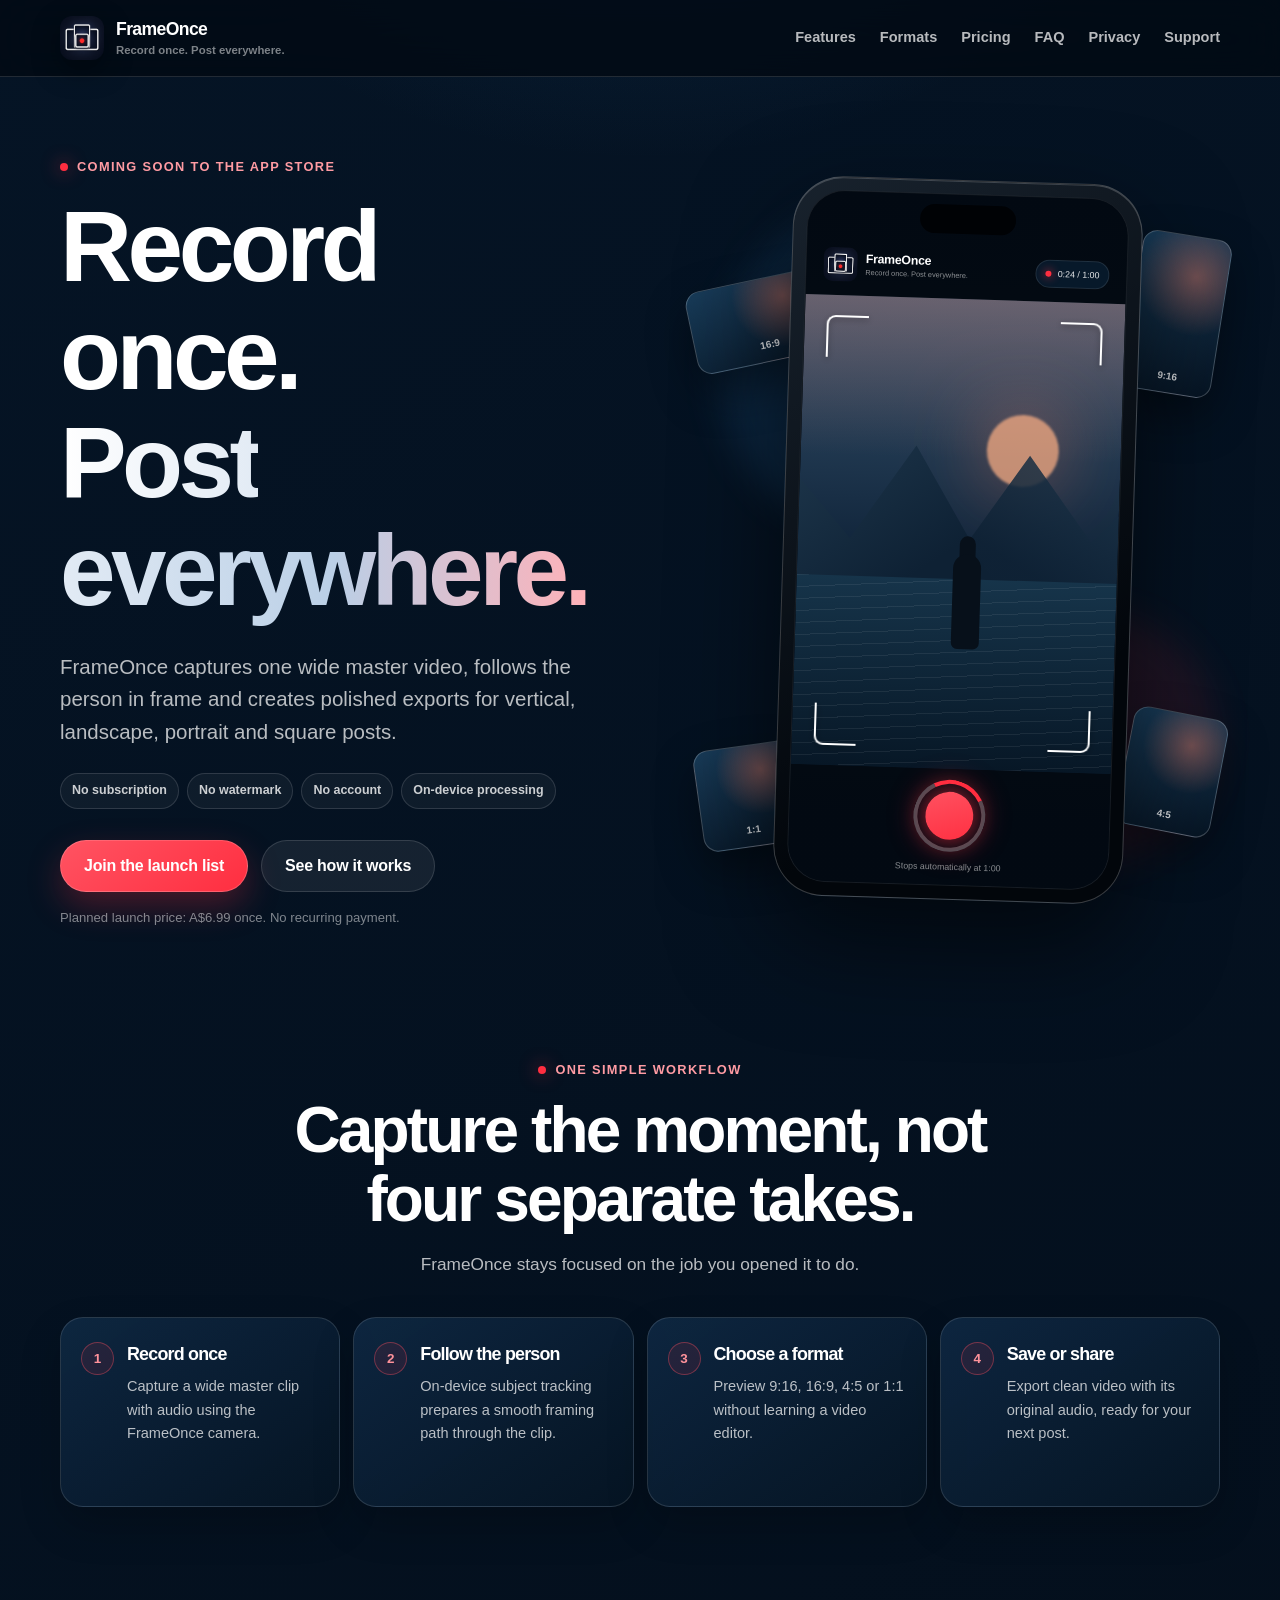
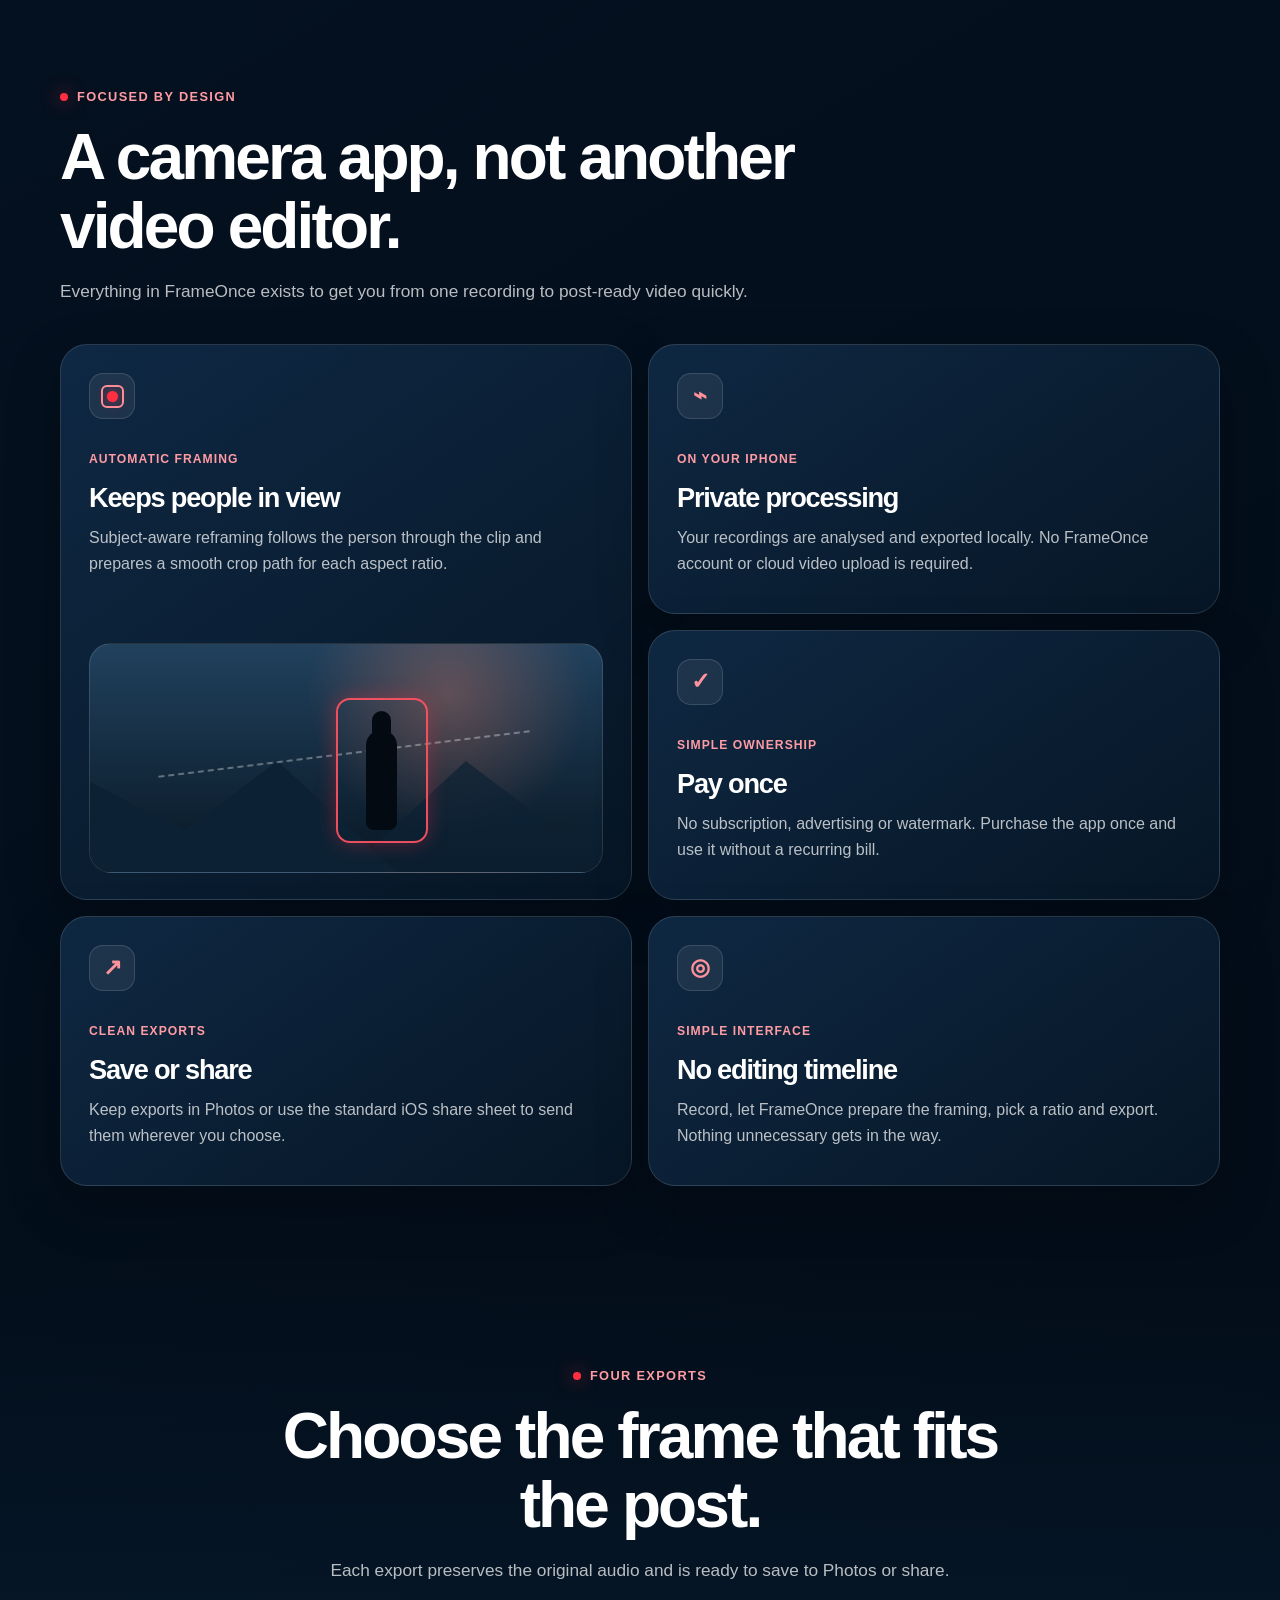
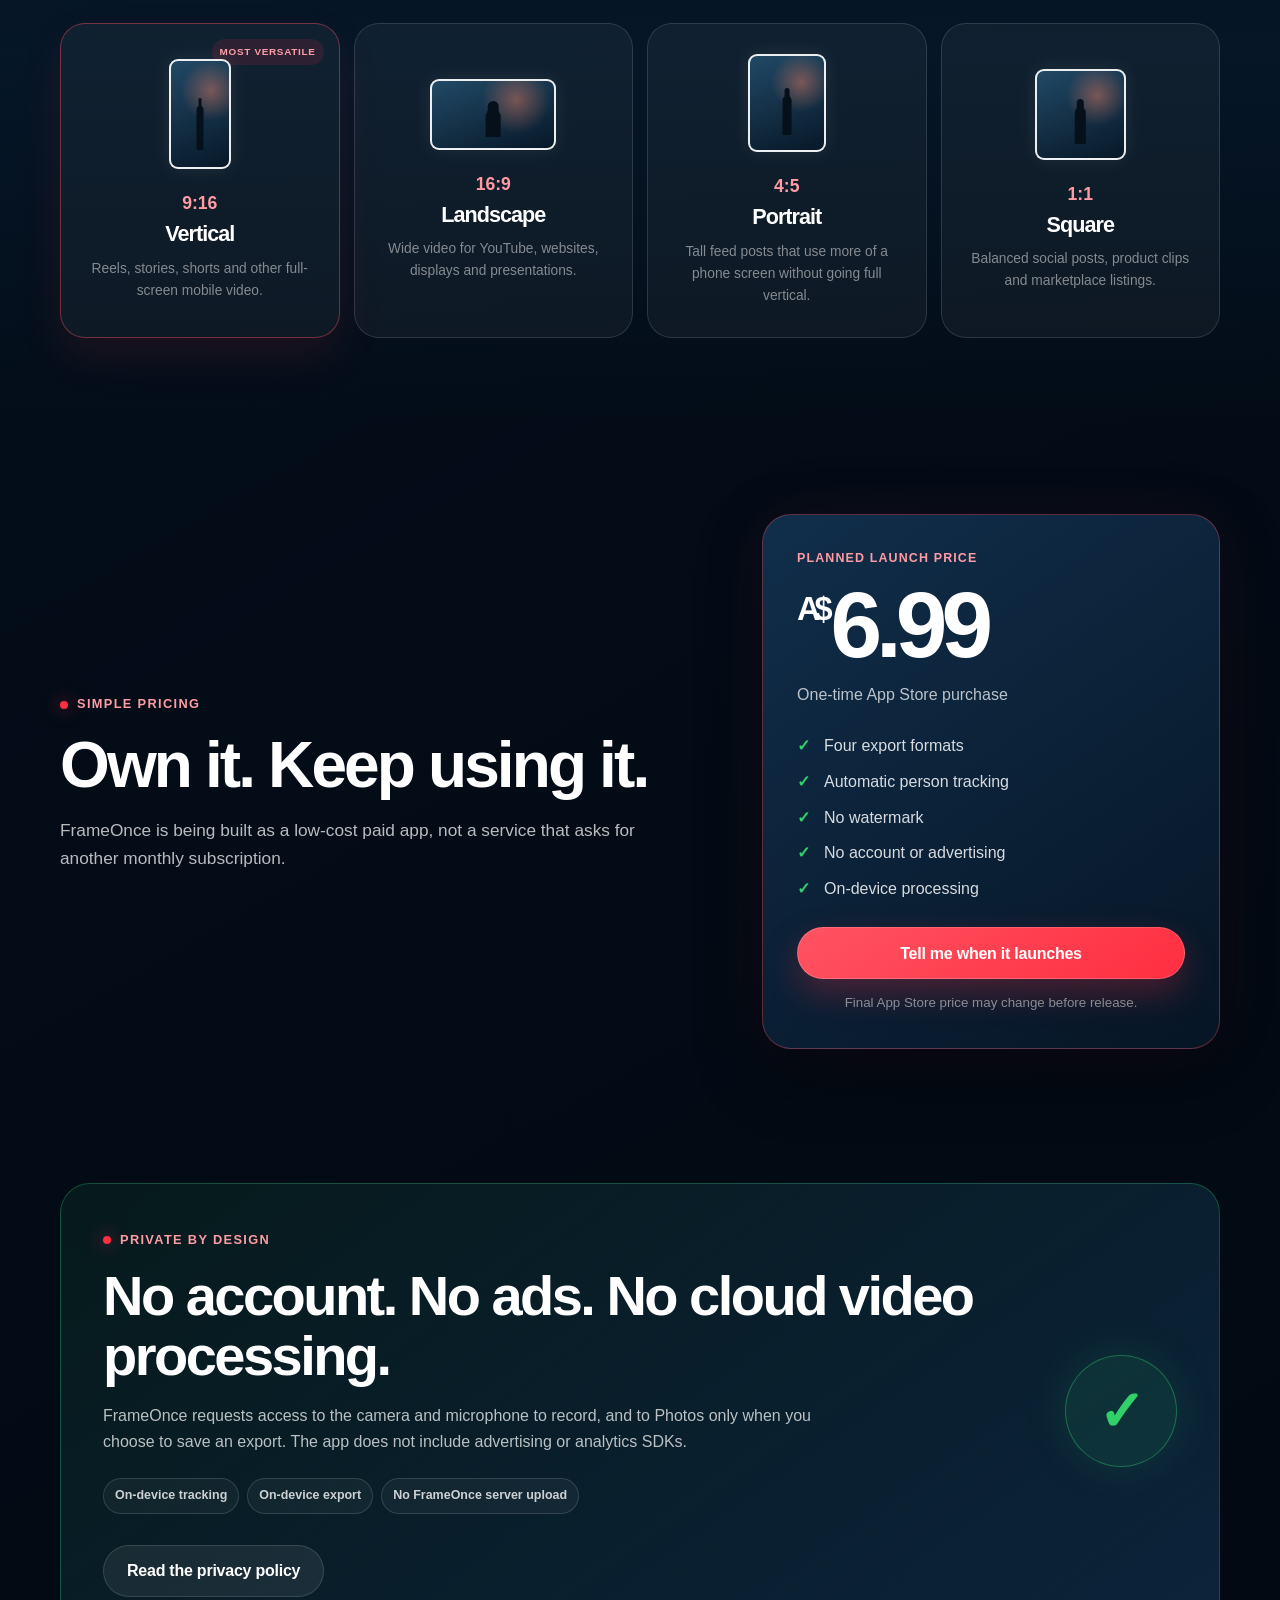
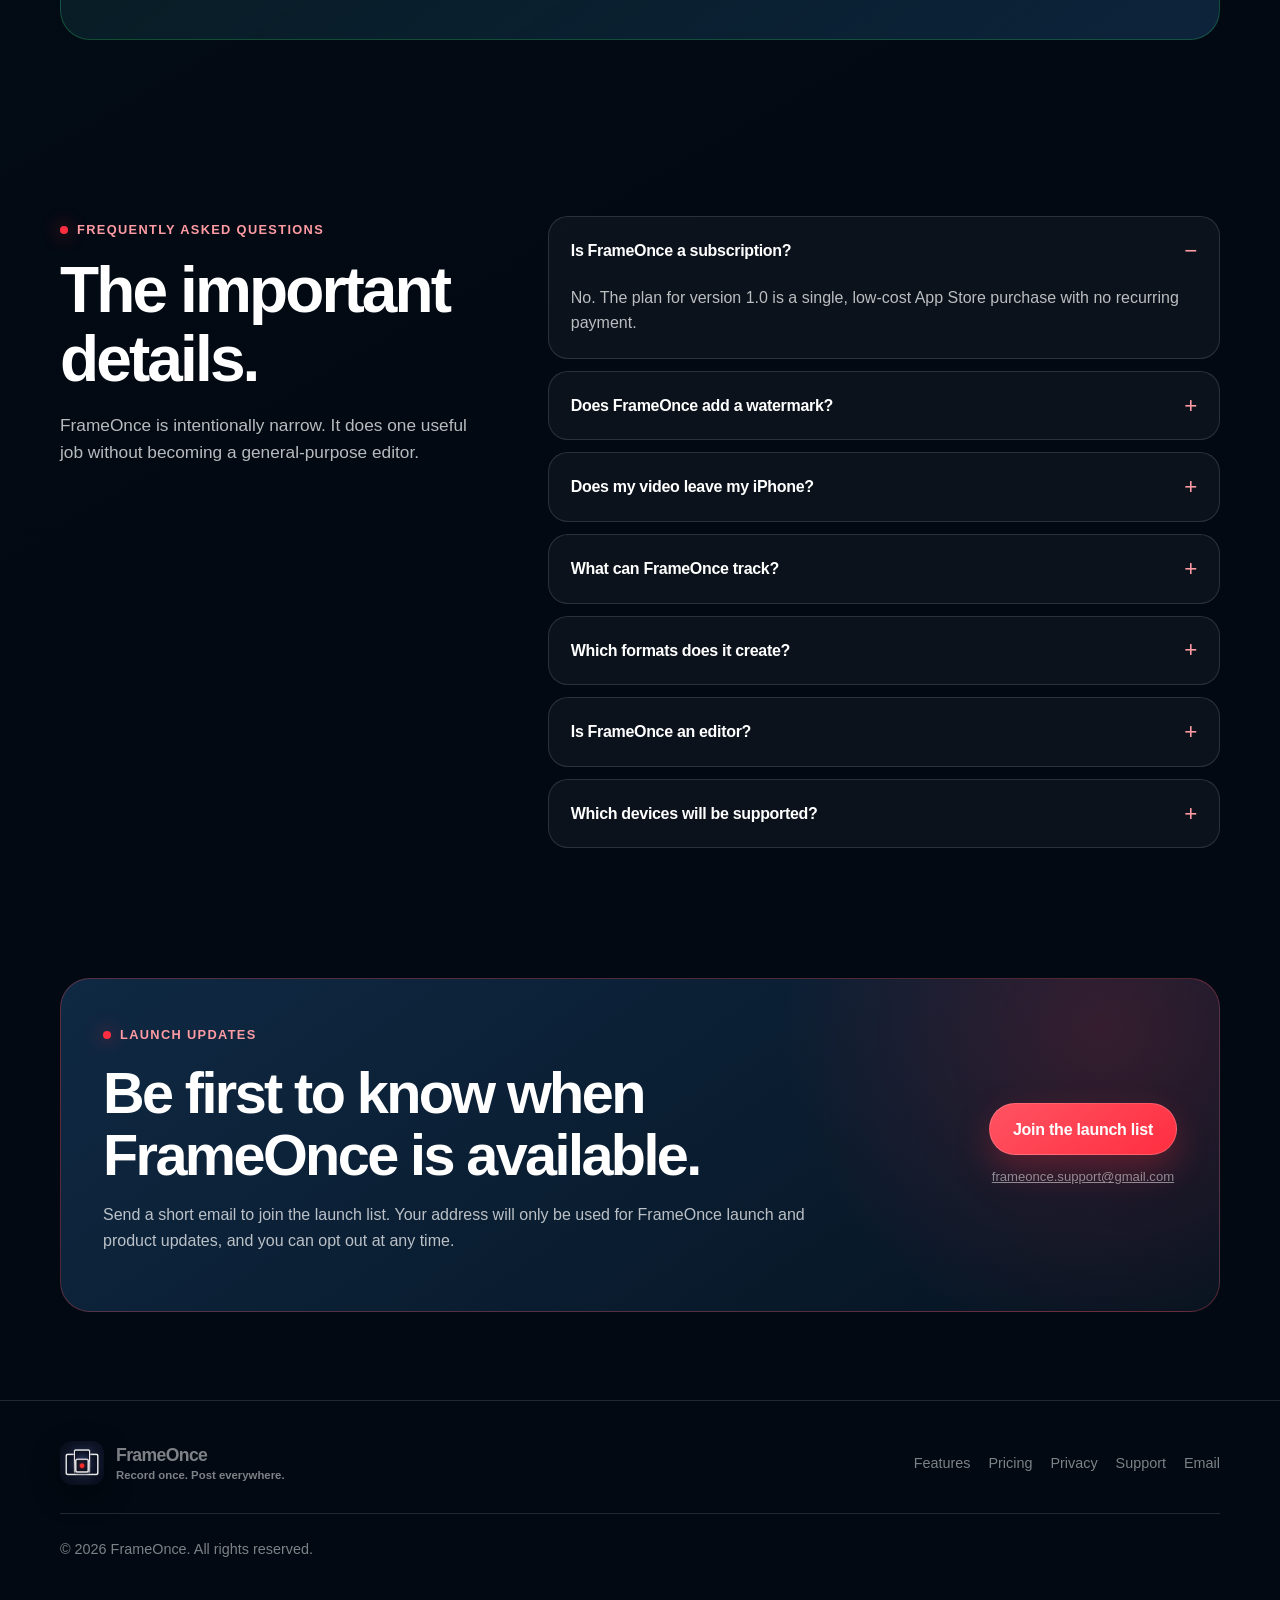
==== index.html @ 91e53c57 "Publish FrameOnce launch website" ====
<!doctype html>
<html lang="en-AU">
<head>
  <meta charset="utf-8">
  <meta name="viewport" content="width=device-width, initial-scale=1">
  <meta name="description" content="FrameOnce records one video and creates subject-aware versions for vertical, landscape, portrait and square posts on your iPhone.">
  <meta name="theme-color" content="#051425">
  <meta name="color-scheme" content="dark">
  <meta property="og:type" content="website">
  <meta property="og:title" content="FrameOnce | Record once. Post everywhere.">
  <meta property="og:description" content="One recording. Four subject-aware video formats. No subscription, watermark or account.">
  <meta property="og:image" content="assets/app-icon.png">
  <title>FrameOnce | Record once. Post everywhere.</title>
  <link rel="icon" href="assets/app-icon.png">
  <link rel="apple-touch-icon" href="assets/app-icon.png">
  <link rel="manifest" href="manifest.webmanifest">
  <link rel="stylesheet" href="styles.css">
</head>
<body>
  <a class="skip-link" href="#main">Skip to content</a>

  <header class="site-header">
    <div class="wrap nav">
      <a class="brand" href="./" aria-label="FrameOnce home">
        <img src="assets/app-icon.png" alt="" width="44" height="44">
        <span class="brand-copy"><strong>FrameOnce</strong><small>Record once. Post everywhere.</small></span>
      </a>

      <nav class="nav-links" aria-label="Main navigation">
        <a href="#features">Features</a>
        <a href="#formats">Formats</a>
        <a href="#pricing">Pricing</a>
        <a href="#faq">FAQ</a>
        <a href="privacy/">Privacy</a>
        <a href="support/">Support</a>
      </nav>
    </div>
  </header>

  <main id="main">
    <section class="wrap hero" aria-labelledby="hero-title">
      <div class="hero-copy">
        <p class="eyebrow">Coming soon to the App Store</p>
        <h1 id="hero-title">Record once.<br><span>Post everywhere.</span></h1>
        <p class="hero-lead">FrameOnce captures one wide master video, follows the person in frame and creates polished exports for vertical, landscape, portrait and square posts.</p>

        <div class="hero-badges" aria-label="FrameOnce benefits">
          <span>No subscription</span>
          <span>No watermark</span>
          <span>No account</span>
          <span>On-device processing</span>
        </div>

        <div class="actions">
          <a class="button button-primary" href="#waitlist">Join the launch list</a>
          <a class="button button-secondary" href="#how-it-works">See how it works</a>
        </div>

        <p class="microcopy">Planned launch price: A$6.99 once. No recurring payment.</p>
      </div>

      <div class="phone-stage" aria-label="Illustration of FrameOnce creating four video formats from one recording">
        <div class="ambient ambient-one"></div>
        <div class="ambient ambient-two"></div>
        <div class="phone-shell">
          <div class="phone-screen">
            <div class="dynamic-island" aria-hidden="true"></div>
            <div class="camera-header">
              <div class="mini-brand">
                <img src="assets/app-icon.png" alt="" width="34" height="34">
                <div><strong>FrameOnce</strong><small>Record once. Post everywhere.</small></div>
              </div>
              <div class="timer-pill"><i></i>0:24 / 1:00</div>
            </div>

            <div class="camera-preview" aria-hidden="true">
              <div class="sun"></div>
              <div class="mountain mountain-a"></div>
              <div class="mountain mountain-b"></div>
              <div class="lake"></div>
              <div class="subject"></div>
              <div class="guide guide-tl"></div>
              <div class="guide guide-tr"></div>
              <div class="guide guide-bl"></div>
              <div class="guide guide-br"></div>
            </div>

            <div class="record-control" aria-hidden="true">
              <div class="record-ring"><div class="record-centre"></div></div>
              <span>Stops automatically at 1:00</span>
            </div>
          </div>
        </div>

        <div class="format-fan" aria-hidden="true">
          <div class="fan-card fan-vertical"><span>9:16</span></div>
          <div class="fan-card fan-landscape"><span>16:9</span></div>
          <div class="fan-card fan-portrait"><span>4:5</span></div>
          <div class="fan-card fan-square"><span>1:1</span></div>
        </div>
      </div>
    </section>

    <section id="how-it-works" class="section section-tight">
      <div class="wrap">
        <div class="section-heading centre">
          <p class="eyebrow">One simple workflow</p>
          <h2>Capture the moment, not four separate takes.</h2>
          <p>FrameOnce stays focused on the job you opened it to do.</p>
        </div>

        <ol class="steps">
          <li>
            <span class="step-number">1</span>
            <div><h3>Record once</h3><p>Capture a wide master clip with audio using the FrameOnce camera.</p></div>
          </li>
          <li>
            <span class="step-number">2</span>
            <div><h3>Follow the person</h3><p>On-device subject tracking prepares a smooth framing path through the clip.</p></div>
          </li>
          <li>
            <span class="step-number">3</span>
            <div><h3>Choose a format</h3><p>Preview 9:16, 16:9, 4:5 or 1:1 without learning a video editor.</p></div>
          </li>
          <li>
            <span class="step-number">4</span>
            <div><h3>Save or share</h3><p>Export clean video with its original audio, ready for your next post.</p></div>
          </li>
        </ol>
      </div>
    </section>

    <section id="features" class="section">
      <div class="wrap">
        <div class="section-heading">
          <p class="eyebrow">Focused by design</p>
          <h2>A camera app, not another video editor.</h2>
          <p>Everything in FrameOnce exists to get you from one recording to post-ready video quickly.</p>
        </div>

        <div class="feature-grid">
          <article class="feature-card feature-card-large">
            <div class="feature-icon"><span class="focus-icon" aria-hidden="true"></span></div>
            <span class="card-kicker">Automatic framing</span>
            <h3>Keeps people in view</h3>
            <p>Subject-aware reframing follows the person through the clip and prepares a smooth crop path for each aspect ratio.</p>
            <div class="tracking-demo" aria-hidden="true">
              <div class="tracking-path"></div>
              <div class="tracking-person"></div>
              <div class="tracking-box"></div>
            </div>
          </article>

          <article class="feature-card">
            <div class="feature-icon">⌁</div>
            <span class="card-kicker">On your iPhone</span>
            <h3>Private processing</h3>
            <p>Your recordings are analysed and exported locally. No FrameOnce account or cloud video upload is required.</p>
          </article>

          <article class="feature-card">
            <div class="feature-icon">✓</div>
            <span class="card-kicker">Simple ownership</span>
            <h3>Pay once</h3>
            <p>No subscription, advertising or watermark. Purchase the app once and use it without a recurring bill.</p>
          </article>

          <article class="feature-card">
            <div class="feature-icon">↗</div>
            <span class="card-kicker">Clean exports</span>
            <h3>Save or share</h3>
            <p>Keep exports in Photos or use the standard iOS share sheet to send them wherever you choose.</p>
          </article>

          <article class="feature-card">
            <div class="feature-icon">◎</div>
            <span class="card-kicker">Simple interface</span>
            <h3>No editing timeline</h3>
            <p>Record, let FrameOnce prepare the framing, pick a ratio and export. Nothing unnecessary gets in the way.</p>
          </article>
        </div>
      </div>
    </section>

    <section id="formats" class="section formats-section">
      <div class="wrap">
        <div class="section-heading centre">
          <p class="eyebrow">Four exports</p>
          <h2>Choose the frame that fits the post.</h2>
          <p>Each export preserves the original audio and is ready to save to Photos or share.</p>
        </div>

        <div class="ratio-grid">
          <article class="ratio-card featured-ratio">
            <span class="popular-label">Most versatile</span>
            <div class="ratio-shape vertical"><div class="ratio-subject"></div></div>
            <strong>9:16</strong>
            <h3>Vertical</h3>
            <p>Reels, stories, shorts and other full-screen mobile video.</p>
          </article>
          <article class="ratio-card">
            <div class="ratio-shape landscape"><div class="ratio-subject"></div></div>
            <strong>16:9</strong>
            <h3>Landscape</h3>
            <p>Wide video for YouTube, websites, displays and presentations.</p>
          </article>
          <article class="ratio-card">
            <div class="ratio-shape portrait"><div class="ratio-subject"></div></div>
            <strong>4:5</strong>
            <h3>Portrait</h3>
            <p>Tall feed posts that use more of a phone screen without going full vertical.</p>
          </article>
          <article class="ratio-card">
            <div class="ratio-shape square"><div class="ratio-subject"></div></div>
            <strong>1:1</strong>
            <h3>Square</h3>
            <p>Balanced social posts, product clips and marketplace listings.</p>
          </article>
        </div>
      </div>
    </section>

    <section id="pricing" class="section">
      <div class="wrap pricing-layout">
        <div class="section-heading pricing-heading">
          <p class="eyebrow">Simple pricing</p>
          <h2>Own it. Keep using it.</h2>
          <p>FrameOnce is being built as a low-cost paid app, not a service that asks for another monthly subscription.</p>
        </div>

        <article class="price-card">
          <p class="price-label">Planned launch price</p>
          <p class="price"><span>A$</span>6.99</p>
          <p class="price-note">One-time App Store purchase</p>
          <ul>
            <li>Four export formats</li>
            <li>Automatic person tracking</li>
            <li>No watermark</li>
            <li>No account or advertising</li>
            <li>On-device processing</li>
          </ul>
          <a class="button button-primary full-button" href="#waitlist">Tell me when it launches</a>
          <small>Final App Store price may change before release.</small>
        </article>
      </div>
    </section>

    <section class="section privacy-section">
      <div class="wrap privacy-panel">
        <div>
          <p class="eyebrow">Private by design</p>
          <h2>No account. No ads. No cloud video processing.</h2>
          <p>FrameOnce requests access to the camera and microphone to record, and to Photos only when you choose to save an export. The app does not include advertising or analytics SDKs.</p>
          <div class="privacy-points">
            <span>On-device tracking</span>
            <span>On-device export</span>
            <span>No FrameOnce server upload</span>
          </div>
          <div class="actions">
            <a class="button button-secondary" href="privacy/">Read the privacy policy</a>
          </div>
        </div>
        <div class="privacy-mark" aria-hidden="true"><span>✓</span></div>
      </div>
    </section>

    <section id="faq" class="section">
      <div class="wrap faq-layout">
        <div class="section-heading faq-heading">
          <p class="eyebrow">Frequently asked questions</p>
          <h2>The important details.</h2>
          <p>FrameOnce is intentionally narrow. It does one useful job without becoming a general-purpose editor.</p>
        </div>

        <div class="faq-list">
          <details open>
            <summary>Is FrameOnce a subscription?</summary>
            <p>No. The plan for version 1.0 is a single, low-cost App Store purchase with no recurring payment.</p>
          </details>
          <details>
            <summary>Does FrameOnce add a watermark?</summary>
            <p>No. Exports are clean and retain the recording's audio.</p>
          </details>
          <details>
            <summary>Does my video leave my iPhone?</summary>
            <p>FrameOnce performs its core detection, tracking, reframing and export processing on your iPhone. It does not upload your recordings to a FrameOnce server.</p>
          </details>
          <details>
            <summary>What can FrameOnce track?</summary>
            <p>Version 1.0 is designed primarily to follow one clearly visible person. It is not yet an arbitrary object, pet or ball tracker.</p>
          </details>
          <details>
            <summary>Which formats does it create?</summary>
            <p>FrameOnce exports 9:16 vertical, 16:9 landscape, 4:5 portrait and 1:1 square video.</p>
          </details>
          <details>
            <summary>Is FrameOnce an editor?</summary>
            <p>No. It deliberately avoids timelines, filters, templates and other editing complexity. The workflow is record, process, choose and export.</p>
          </details>
          <details>
            <summary>Which devices will be supported?</summary>
            <p>The initial release is planned for compatible iPhones running iOS 18 or later.</p>
          </details>
        </div>
      </div>
    </section>

    <section id="waitlist" class="section waitlist-section">
      <div class="wrap waitlist-panel">
        <div>
          <p class="eyebrow">Launch updates</p>
          <h2>Be first to know when FrameOnce is available.</h2>
          <p>Send a short email to join the launch list. Your address will only be used for FrameOnce launch and product updates, and you can opt out at any time.</p>
        </div>
        <div class="waitlist-actions">
          <a class="button button-primary" href="mailto:frameonce.support@gmail.com?subject=Join%20the%20FrameOnce%20launch%20list&body=Please%20add%20me%20to%20the%20FrameOnce%20launch%20list.%0A%0AYou%20can%20reply%20to%20this%20email%20address%20when%20FrameOnce%20launches.">Join the launch list</a>
          <a class="text-link" href="mailto:frameonce.support@gmail.com">frameonce.support@gmail.com</a>
        </div>
      </div>
    </section>
  </main>

  <footer class="site-footer">
    <div class="wrap footer-grid">
      <div class="footer-brand">
        <img src="assets/app-icon.png" alt="" width="44" height="44">
        <div><strong>FrameOnce</strong><span>Record once. Post everywhere.</span></div>
      </div>
      <div class="footer-links">
        <a href="#features">Features</a>
        <a href="#pricing">Pricing</a>
        <a href="privacy/">Privacy</a>
        <a href="support/">Support</a>
        <a href="mailto:frameonce.support@gmail.com">Email</a>
      </div>
      <p class="copyright">© 2026 FrameOnce. All rights reserved.</p>
    </div>
  </footer>
</body>
</html>
---- styles.css ----
:root {
  color-scheme: dark;
  --background: #051425;
  --background-deep: #020912;
  --background-mid: #071a2e;
  --surface: #0b2036;
  --surface-raised: #102b47;
  --surface-soft: rgba(255, 255, 255, 0.055);
  --text: #ffffff;
  --muted: rgba(255, 255, 255, 0.72);
  --faint: rgba(255, 255, 255, 0.49);
  --border: rgba(255, 255, 255, 0.13);
  --border-strong: rgba(255, 255, 255, 0.22);
  --accent: #ff2e40;
  --accent-soft: #ff5362;
  --accent-pale: #ff9ba3;
  --success: #32d06b;
  --warning: #ffad40;
  --max-width: 1160px;
  font-family: -apple-system, BlinkMacSystemFont, "SF Pro Display", "Segoe UI", sans-serif;
}

* { box-sizing: border-box; }

html { scroll-behavior: smooth; }

body {
  margin: 0;
  min-height: 100vh;
  color: var(--text);
  background:
    radial-gradient(circle at 50% -8%, rgba(36, 105, 161, 0.36), transparent 42rem),
    linear-gradient(150deg, var(--background), var(--background-deep) 78%);
  line-height: 1.6;
  -webkit-font-smoothing: antialiased;
  overflow-x: hidden;
}

img { max-width: 100%; }

a { color: inherit; }

button, input, textarea, select { font: inherit; }

.skip-link {
  position: fixed;
  left: 16px;
  top: 12px;
  z-index: 100;
  padding: 10px 14px;
  border-radius: 10px;
  background: white;
  color: #07101b;
  transform: translateY(-160%);
  transition: transform 160ms ease;
}

.skip-link:focus { transform: translateY(0); }

.wrap {
  width: min(calc(100% - 40px), var(--max-width));
  margin: 0 auto;
}

.site-header {
  position: sticky;
  top: 0;
  z-index: 30;
  border-bottom: 1px solid var(--border);
  background: rgba(2, 9, 18, 0.78);
  backdrop-filter: blur(20px);
  -webkit-backdrop-filter: blur(20px);
}

.nav {
  min-height: 76px;
  display: flex;
  align-items: center;
  justify-content: space-between;
  gap: 28px;
}

.brand,
.footer-brand {
  display: inline-flex;
  align-items: center;
  gap: 12px;
  text-decoration: none;
}

.brand img,
.footer-brand img {
  border-radius: 12px;
  box-shadow: 0 10px 28px rgba(0, 0, 0, 0.34);
}

.brand-copy,
.footer-brand > div {
  display: grid;
  line-height: 1.15;
}

.brand strong,
.footer-brand strong {
  font-size: 1.1rem;
  font-weight: 790;
  letter-spacing: -0.035em;
}

.brand small,
.footer-brand span {
  margin-top: 4px;
  color: var(--faint);
  font-size: 0.71rem;
  font-weight: 580;
}

.nav-links {
  display: flex;
  align-items: center;
  gap: clamp(13px, 2vw, 24px);
}

.nav-links a {
  color: var(--muted);
  text-decoration: none;
  font-size: 0.91rem;
  font-weight: 670;
}

.nav-links a:hover,
.nav-links a:focus-visible,
.footer-links a:hover,
.footer-links a:focus-visible,
.text-link:hover,
.text-link:focus-visible { color: var(--text); }

.hero {
  position: relative;
  display: grid;
  grid-template-columns: minmax(0, 1.02fr) minmax(340px, 0.98fr);
  gap: clamp(50px, 7vw, 90px);
  align-items: center;
  min-height: calc(100svh - 76px);
  padding: 76px 0 84px;
}

.eyebrow {
  display: inline-flex;
  align-items: center;
  gap: 9px;
  margin: 0 0 16px;
  color: var(--accent-pale);
  font-size: 0.8rem;
  font-weight: 800;
  letter-spacing: 0.105em;
  text-transform: uppercase;
}

.eyebrow::before {
  content: "";
  width: 8px;
  height: 8px;
  flex: 0 0 auto;
  border-radius: 50%;
  background: var(--accent);
  box-shadow: 0 0 18px rgba(255, 46, 64, 0.78);
}

h1, h2, h3 {
  line-height: 1.08;
  letter-spacing: -0.045em;
}

h1 {
  max-width: 760px;
  margin: 0;
  font-size: clamp(3.3rem, 7.8vw, 6.45rem);
  font-weight: 835;
}

h1 span {
  background: linear-gradient(90deg, #ffffff, #bacfe6 65%, #ffb1b8);
  -webkit-background-clip: text;
  background-clip: text;
  color: transparent;
}

.hero-lead {
  max-width: 680px;
  margin: 26px 0 0;
  color: var(--muted);
  font-size: clamp(1.05rem, 2vw, 1.28rem);
}

.hero-badges,
.privacy-points {
  display: flex;
  flex-wrap: wrap;
  gap: 8px;
  margin-top: 24px;
}

.hero-badges span,
.privacy-points span {
  padding: 7px 11px;
  border: 1px solid var(--border);
  border-radius: 999px;
  background: rgba(255, 255, 255, 0.045);
  color: rgba(255, 255, 255, 0.79);
  font-size: 0.78rem;
  font-weight: 680;
}

.actions {
  display: flex;
  flex-wrap: wrap;
  gap: 13px;
  margin-top: 31px;
}

.button {
  display: inline-flex;
  align-items: center;
  justify-content: center;
  min-height: 52px;
  padding: 0 23px;
  border: 1px solid var(--border);
  border-radius: 999px;
  text-decoration: none;
  font-weight: 760;
  letter-spacing: -0.015em;
  transition: transform 160ms ease, box-shadow 160ms ease, background 160ms ease;
}

.button:hover,
.button:focus-visible {
  transform: translateY(-2px);
}

.button-primary {
  border-color: rgba(255, 255, 255, 0.18);
  background: linear-gradient(145deg, var(--accent-soft), var(--accent));
  box-shadow: 0 14px 34px rgba(255, 46, 64, 0.27);
}

.button-primary:hover,
.button-primary:focus-visible {
  box-shadow: 0 17px 40px rgba(255, 46, 64, 0.38);
}

.button-secondary { background: rgba(255, 255, 255, 0.07); }

.full-button { width: 100%; }

.microcopy {
  margin: 15px 0 0;
  color: var(--faint);
  font-size: 0.82rem;
}

.phone-stage {
  position: relative;
  width: min(100%, 520px);
  min-height: 730px;
  margin: 0 auto;
  display: grid;
  place-items: center;
  isolation: isolate;
}

.ambient {
  position: absolute;
  z-index: -2;
  border-radius: 50%;
  filter: blur(18px);
  opacity: 0.52;
}

.ambient-one {
  width: 330px;
  height: 330px;
  top: 4%;
  left: 4%;
  background: rgba(41, 125, 193, 0.34);
}

.ambient-two {
  width: 250px;
  height: 250px;
  right: 0;
  bottom: 6%;
  background: rgba(255, 46, 64, 0.2);
}

.phone-shell {
  position: relative;
  z-index: 2;
  width: min(100%, 350px);
  padding: 13px;
  border: 1px solid rgba(255, 255, 255, 0.21);
  border-radius: 50px;
  background: linear-gradient(145deg, #18222d, #02060b 74%);
  box-shadow: 0 42px 100px rgba(0, 0, 0, 0.57), inset 0 1px 0 rgba(255, 255, 255, 0.18);
  transform: rotate(1.8deg);
}

.phone-screen {
  position: relative;
  min-height: 690px;
  overflow: hidden;
  border-radius: 38px;
  border: 1px solid rgba(255, 255, 255, 0.08);
  background: #030a12;
}

.dynamic-island {
  position: absolute;
  z-index: 10;
  left: 50%;
  top: 10px;
  width: 96px;
  height: 29px;
  transform: translateX(-50%);
  border-radius: 99px;
  background: #000205;
}

.camera-header {
  position: relative;
  z-index: 6;
  min-height: 104px;
  display: flex;
  align-items: flex-end;
  justify-content: space-between;
  gap: 10px;
  padding: 35px 17px 14px;
  background: linear-gradient(rgba(2, 9, 18, 0.96), rgba(2, 9, 18, 0.62), transparent);
}

.mini-brand {
  display: flex;
  align-items: center;
  gap: 8px;
  min-width: 0;
}

.mini-brand img { border-radius: 9px; }

.mini-brand > div {
  display: grid;
  min-width: 0;
  line-height: 1.08;
}

.mini-brand strong {
  font-size: 0.77rem;
  letter-spacing: -0.02em;
}

.mini-brand small {
  margin-top: 3px;
  color: rgba(255, 255, 255, 0.55);
  font-size: 0.46rem;
  white-space: nowrap;
}

.timer-pill {
  display: inline-flex;
  align-items: center;
  gap: 6px;
  flex: 0 0 auto;
  padding: 6px 9px;
  border: 1px solid rgba(255, 255, 255, 0.1);
  border-radius: 999px;
  background: rgba(9, 29, 48, 0.84);
  color: rgba(255, 255, 255, 0.9);
  font-size: 0.55rem;
  font-variant-numeric: tabular-nums;
}

.timer-pill i {
  width: 6px;
  height: 6px;
  border-radius: 50%;
  background: var(--accent);
  box-shadow: 0 0 10px var(--accent);
}

.camera-preview {
  position: relative;
  height: 470px;
  overflow: hidden;
  background:
    linear-gradient(180deg, rgba(248, 139, 115, 0.26), transparent 34%),
    linear-gradient(180deg, #36536d, #10243a 55%, #081829);
}

.sun {
  position: absolute;
  top: 114px;
  right: 62px;
  width: 72px;
  height: 72px;
  border-radius: 50%;
  background: rgba(255, 174, 132, 0.74);
  filter: blur(1px);
  box-shadow: 0 0 80px rgba(255, 128, 95, 0.52);
}

.mountain {
  position: absolute;
  bottom: 150px;
  width: 290px;
  height: 210px;
  background: linear-gradient(145deg, #243f55, #0e2134 72%);
  clip-path: polygon(0 100%, 24% 35%, 42% 63%, 64% 18%, 100% 100%);
}

.mountain-a { left: -70px; }
.mountain-b { right: -95px; transform: scaleX(-1) scaleY(0.9); opacity: 0.86; }

.lake {
  position: absolute;
  inset: auto 0 0;
  height: 190px;
  background:
    repeating-linear-gradient(176deg, rgba(255, 255, 255, 0.07) 0 1px, transparent 1px 12px),
    linear-gradient(180deg, #16344a, #071726);
}

.subject {
  position: absolute;
  left: 53%;
  bottom: 120px;
  width: 28px;
  height: 95px;
  transform: translateX(-50%);
  border-radius: 18px 18px 8px 8px;
  background: #07101a;
  box-shadow: 0 -24px 0 -6px #07101a;
}

.guide {
  position: absolute;
  width: 42px;
  height: 42px;
  border-color: rgba(255, 255, 255, 0.92);
  filter: drop-shadow(0 2px 3px rgba(0, 0, 0, 0.4));
}

.guide-tl { left: 22px; top: 20px; border-left: 2px solid; border-top: 2px solid; border-radius: 9px 0 0; }
.guide-tr { right: 22px; top: 20px; border-right: 2px solid; border-top: 2px solid; border-radius: 0 9px 0 0; }
.guide-bl { left: 22px; bottom: 20px; border-left: 2px solid; border-bottom: 2px solid; border-radius: 0 0 0 9px; }
.guide-br { right: 22px; bottom: 20px; border-right: 2px solid; border-bottom: 2px solid; border-radius: 0 0 9px; }

.record-control {
  min-height: 116px;
  display: grid;
  place-items: center;
  align-content: center;
  gap: 8px;
  background: linear-gradient(transparent, rgba(2, 9, 18, 0.92) 42%);
}

.record-control span {
  color: rgba(255, 255, 255, 0.53);
  font-size: 0.55rem;
}

.record-ring {
  display: grid;
  place-items: center;
  width: 72px;
  height: 72px;
  border: 4px solid rgba(255, 255, 255, 0.28);
  border-top-color: var(--accent);
  border-radius: 50%;
  transform: rotate(18deg);
  box-shadow: 0 0 28px rgba(255, 46, 64, 0.25);
}

.record-centre {
  width: 48px;
  height: 48px;
  border-radius: 50%;
  background: linear-gradient(145deg, var(--accent-soft), var(--accent));
  box-shadow: 0 0 23px rgba(255, 46, 64, 0.73);
}

.format-fan {
  position: absolute;
  z-index: 1;
  inset: 0;
  pointer-events: none;
}

.fan-card {
  position: absolute;
  display: grid;
  place-items: end center;
  padding: 8px;
  border: 1px solid rgba(255, 255, 255, 0.22);
  border-radius: 15px;
  background:
    radial-gradient(circle at 65% 25%, rgba(255, 128, 98, 0.4), transparent 45%),
    linear-gradient(160deg, #183b58, #061423);
  box-shadow: 0 20px 45px rgba(0, 0, 0, 0.4);
}

.fan-card span {
  color: rgba(255, 255, 255, 0.82);
  font-size: 0.62rem;
  font-weight: 780;
}

.fan-vertical { right: -4px; top: 8%; width: 90px; height: 160px; transform: rotate(9deg); }
.fan-landscape { left: -8px; top: 14%; width: 150px; height: 84px; transform: rotate(-12deg); }
.fan-portrait { right: -2px; bottom: 10%; width: 96px; height: 120px; transform: rotate(11deg); }
.fan-square { left: 0; bottom: 8%; width: 102px; height: 102px; transform: rotate(-8deg); }

.section { padding: 88px 0; }
.section-tight { padding-top: 44px; }

.section-heading {
  max-width: 760px;
  margin-bottom: 38px;
}

.section-heading.centre {
  margin-left: auto;
  margin-right: auto;
  text-align: center;
}

.section-heading.centre .eyebrow { justify-content: center; }

.section h2,
.content-shell h1 {
  margin: 0;
  font-size: clamp(2.35rem, 5vw, 4.05rem);
  font-weight: 805;
}

.section-heading > p:not(.eyebrow) {
  margin: 17px 0 0;
  color: var(--muted);
  font-size: 1.08rem;
}

.steps {
  display: grid;
  grid-template-columns: repeat(4, minmax(0, 1fr));
  gap: 13px;
  padding: 0;
  margin: 0;
  list-style: none;
}

.steps li {
  position: relative;
  display: flex;
  align-items: flex-start;
  gap: 13px;
  min-height: 190px;
  padding: 24px 20px;
  border: 1px solid var(--border);
  border-radius: 23px;
  background: linear-gradient(145deg, rgba(16, 43, 71, 0.82), rgba(6, 21, 36, 0.86));
  box-shadow: 0 18px 42px rgba(0, 0, 0, 0.2);
}

.step-number {
  display: grid;
  place-items: center;
  flex: 0 0 auto;
  width: 33px;
  height: 33px;
  border: 1px solid rgba(255, 83, 98, 0.38);
  border-radius: 50%;
  background: rgba(255, 46, 64, 0.1);
  color: #ff929b;
  font-size: 0.84rem;
  font-weight: 800;
}

.steps h3 { margin: 3px 0 0; font-size: 1.12rem; }
.steps p { margin: 11px 0 0; color: var(--muted); font-size: 0.91rem; }

.feature-grid {
  display: grid;
  grid-template-columns: repeat(2, minmax(0, 1fr));
  gap: 16px;
}

.feature-card {
  position: relative;
  min-height: 270px;
  padding: 28px;
  overflow: hidden;
  border: 1px solid var(--border);
  border-radius: 27px;
  background: linear-gradient(145deg, rgba(16, 43, 71, 0.9), rgba(7, 23, 39, 0.9));
  box-shadow: 0 20px 52px rgba(0, 0, 0, 0.25);
}

.feature-card-large {
  grid-row: span 2;
  min-height: 556px;
}

.feature-icon {
  display: grid;
  place-items: center;
  width: 46px;
  height: 46px;
  margin-bottom: 26px;
  border: 1px solid var(--border);
  border-radius: 14px;
  background: rgba(255, 255, 255, 0.065);
  color: #ff939c;
  font-size: 1.45rem;
  font-weight: 800;
}

.focus-icon {
  position: relative;
  width: 23px;
  height: 23px;
}

.focus-icon::before,
.focus-icon::after {
  content: "";
  position: absolute;
  inset: 0;
  border: 2px solid #ff939c;
  border-radius: 6px;
}

.focus-icon::after {
  inset: 6px;
  border-radius: 50%;
  background: var(--accent);
  border: 0;
  box-shadow: 0 0 12px rgba(255, 46, 64, 0.7);
}

.card-kicker {
  color: var(--accent-pale);
  font-size: 0.76rem;
  font-weight: 800;
  letter-spacing: 0.085em;
  text-transform: uppercase;
}

.feature-card h3 { margin: 12px 0 0; font-size: 1.7rem; }
.feature-card p { max-width: 560px; margin: 13px 0 0; color: var(--muted); }

.tracking-demo {
  position: absolute;
  left: 28px;
  right: 28px;
  bottom: 26px;
  height: 230px;
  overflow: hidden;
  border: 1px solid var(--border);
  border-radius: 22px;
  background:
    radial-gradient(circle at 70% 22%, rgba(255, 132, 98, 0.3), transparent 35%),
    linear-gradient(180deg, #21415d, #081724);
}

.tracking-demo::before,
.tracking-demo::after {
  content: "";
  position: absolute;
  bottom: 0;
  width: 78%;
  height: 65%;
  background: #0c2234;
  clip-path: polygon(0 100%, 22% 38%, 47% 72%, 70% 25%, 100% 100%);
}

.tracking-demo::before { left: -18%; }
.tracking-demo::after { right: -28%; transform: scaleX(-1); opacity: 0.7; }

.tracking-path {
  position: absolute;
  z-index: 4;
  left: 13%;
  right: 14%;
  top: 48%;
  height: 2px;
  border-top: 2px dashed rgba(255, 255, 255, 0.34);
  transform: rotate(-7deg);
}

.tracking-person {
  position: absolute;
  z-index: 5;
  left: 54%;
  bottom: 42px;
  width: 31px;
  height: 100px;
  border-radius: 16px 16px 8px 8px;
  background: #030a12;
  box-shadow: 0 -25px 0 -6px #030a12;
}

.tracking-box {
  position: absolute;
  z-index: 6;
  left: calc(54% - 30px);
  bottom: 29px;
  width: 92px;
  height: 145px;
  border: 2px solid rgba(255, 83, 98, 0.92);
  border-radius: 14px;
  box-shadow: 0 0 20px rgba(255, 46, 64, 0.33);
}

.formats-section {
  background: linear-gradient(180deg, transparent, rgba(7, 28, 48, 0.62), transparent);
}

.ratio-grid {
  display: grid;
  grid-template-columns: repeat(4, minmax(0, 1fr));
  gap: 14px;
}

.ratio-card {
  position: relative;
  min-height: 315px;
  display: flex;
  flex-direction: column;
  align-items: center;
  justify-content: center;
  padding: 26px 21px;
  border: 1px solid var(--border);
  border-radius: 25px;
  background: rgba(255, 255, 255, 0.042);
  text-align: center;
  transition: transform 180ms ease, border-color 180ms ease, background 180ms ease;
}

.ratio-card:hover {
  transform: translateY(-4px);
  border-color: var(--border-strong);
  background: rgba(255, 255, 255, 0.06);
}

.featured-ratio {
  border-color: rgba(255, 83, 98, 0.42);
  box-shadow: 0 20px 44px rgba(255, 46, 64, 0.1);
}

.popular-label {
  position: absolute;
  top: 15px;
  right: 15px;
  padding: 5px 8px;
  border-radius: 999px;
  background: rgba(255, 46, 64, 0.12);
  color: #ff9da5;
  font-size: 0.62rem;
  font-weight: 800;
  text-transform: uppercase;
  letter-spacing: 0.07em;
}

.ratio-shape {
  position: relative;
  display: grid;
  place-items: center;
  margin-bottom: 20px;
  overflow: hidden;
  border: 2px solid rgba(255, 255, 255, 0.92);
  border-radius: 9px;
  background:
    radial-gradient(circle at 69% 28%, rgba(255, 132, 98, 0.42), transparent 35%),
    linear-gradient(160deg, #214966, #071828);
  box-shadow: 0 0 20px rgba(255, 255, 255, 0.08);
}

.ratio-shape.vertical { width: 62px; height: 110px; }
.ratio-shape.landscape { width: 126px; height: 71px; }
.ratio-shape.portrait { width: 78px; height: 98px; }
.ratio-shape.square { width: 91px; height: 91px; }

.ratio-subject {
  position: absolute;
  left: 50%;
  bottom: 16%;
  width: 12%;
  min-width: 7px;
  height: 42%;
  transform: translateX(-50%);
  border-radius: 99px 99px 5px 5px;
  background: #06101a;
  box-shadow: 0 -10px 0 -2px #06101a;
}

.ratio-card strong {
  color: var(--accent-pale);
  font-size: 1.1rem;
}

.ratio-card h3 { margin: 5px 0 0; font-size: 1.35rem; }
.ratio-card p { margin: 12px 0 0; color: var(--faint); font-size: 0.86rem; }

.pricing-layout {
  display: grid;
  grid-template-columns: minmax(0, 1fr) minmax(330px, 0.72fr);
  gap: 66px;
  align-items: center;
}

.pricing-heading { margin-bottom: 0; }

.price-card {
  position: relative;
  padding: 34px;
  border: 1px solid rgba(255, 83, 98, 0.34);
  border-radius: 29px;
  background: linear-gradient(145deg, rgba(17, 48, 78, 0.96), rgba(7, 22, 38, 0.96));
  box-shadow: 0 26px 65px rgba(0, 0, 0, 0.34), 0 0 70px rgba(255, 46, 64, 0.08);
}

.price-label {
  margin: 0;
  color: var(--accent-pale);
  font-size: 0.78rem;
  font-weight: 800;
  letter-spacing: 0.09em;
  text-transform: uppercase;
}

.price {
  margin: 10px 0 0;
  font-size: clamp(3.8rem, 9vw, 5.8rem);
  font-weight: 840;
  line-height: 1;
  letter-spacing: -0.065em;
}

.price span {
  margin-right: 4px;
  font-size: 0.35em;
  vertical-align: top;
  line-height: 1.9;
}

.price-note { margin: 10px 0 0; color: var(--muted); }

.price-card ul {
  display: grid;
  gap: 10px;
  margin: 26px 0;
  padding: 0;
  list-style: none;
}

.price-card li {
  position: relative;
  padding-left: 27px;
  color: rgba(255, 255, 255, 0.84);
}

.price-card li::before {
  content: "✓";
  position: absolute;
  left: 0;
  color: var(--success);
  font-weight: 850;
}

.price-card small {
  display: block;
  margin-top: 13px;
  color: var(--faint);
  text-align: center;
}

.privacy-section { padding-top: 46px; }

.privacy-panel {
  display: grid;
  grid-template-columns: 1fr auto;
  gap: 36px;
  align-items: center;
  padding: 42px;
  border: 1px solid rgba(50, 208, 107, 0.28);
  border-radius: 30px;
  background: linear-gradient(145deg, rgba(50, 208, 107, 0.08), rgba(16, 43, 71, 0.78));
}

.privacy-panel h2 { font-size: clamp(2.1rem, 4.7vw, 3.5rem); }
.privacy-panel > div > p:not(.eyebrow) { max-width: 720px; color: var(--muted); }

.privacy-mark {
  display: grid;
  place-items: center;
  width: 112px;
  height: 112px;
  border: 1px solid rgba(50, 208, 107, 0.4);
  border-radius: 50%;
  background: rgba(50, 208, 107, 0.1);
  box-shadow: 0 0 44px rgba(50, 208, 107, 0.13);
}

.privacy-mark span { color: var(--success); font-size: 3.5rem; font-weight: 800; }

.faq-layout {
  display: grid;
  grid-template-columns: minmax(0, 0.78fr) minmax(0, 1.22fr);
  gap: 58px;
  align-items: start;
}

.faq-heading {
  position: sticky;
  top: 110px;
  margin-bottom: 0;
}

.faq-list {
  display: grid;
  gap: 12px;
}

.faq-list details {
  border: 1px solid var(--border);
  border-radius: 20px;
  background: rgba(255, 255, 255, 0.038);
  overflow: hidden;
}

.faq-list summary {
  position: relative;
  padding: 21px 56px 21px 22px;
  cursor: pointer;
  list-style: none;
  font-weight: 760;
  letter-spacing: -0.02em;
}

.faq-list summary::-webkit-details-marker { display: none; }

.faq-list summary::after {
  content: "+";
  position: absolute;
  right: 22px;
  top: 50%;
  transform: translateY(-50%);
  color: var(--accent-pale);
  font-size: 1.4rem;
  font-weight: 450;
}

.faq-list details[open] summary::after { content: "−"; }

.faq-list details p {
  margin: 0;
  padding: 0 22px 22px;
  color: var(--muted);
}

.waitlist-section { padding-top: 42px; }

.waitlist-panel {
  display: grid;
  grid-template-columns: minmax(0, 1fr) auto;
  gap: 42px;
  align-items: center;
  padding: 42px;
  border: 1px solid rgba(255, 83, 98, 0.29);
  border-radius: 30px;
  background:
    radial-gradient(circle at 90% 15%, rgba(255, 46, 64, 0.18), transparent 20rem),
    linear-gradient(145deg, rgba(16, 43, 71, 0.95), rgba(6, 20, 34, 0.95));
}

.waitlist-panel h2 {
  margin: 0;
  max-width: 720px;
  font-size: clamp(2.2rem, 4.5vw, 3.6rem);
}

.waitlist-panel > div > p:not(.eyebrow) { max-width: 720px; color: var(--muted); }

.waitlist-actions {
  display: grid;
  justify-items: center;
  gap: 11px;
}

.text-link {
  color: var(--faint);
  font-size: 0.82rem;
}

.content-page { padding: 72px 0 96px; }

.content-shell {
  max-width: 850px;
  padding: 42px;
  border: 1px solid var(--border);
  border-radius: 29px;
  background: rgba(8, 26, 45, 0.86);
  box-shadow: 0 26px 74px rgba(0, 0, 0, 0.3);
}

.content-shell h1 { font-size: clamp(2.7rem, 6vw, 4.7rem); }
.content-shell h2 { margin: 42px 0 0; font-size: 1.65rem; }
.content-shell h3 { margin: 26px 0 0; font-size: 1.2rem; }
.content-shell p, .content-shell li { color: var(--muted); }
.content-shell strong { color: var(--text); }
.content-shell a { color: #ffabb2; }
.content-shell ul, .content-shell ol { padding-left: 23px; }
.content-shell .updated { color: var(--faint); font-size: 0.92rem; }

.content-note {
  margin: 26px 0;
  padding: 20px;
  border: 1px solid rgba(50, 208, 107, 0.23);
  border-radius: 18px;
  background: rgba(50, 208, 107, 0.055);
}

.support-list {
  display: grid;
  gap: 13px;
  padding: 0 !important;
  list-style: none;
}

.support-list li {
  padding: 19px;
  border: 1px solid var(--border);
  border-radius: 18px;
  background: rgba(255, 255, 255, 0.035);
}

.support-list strong { display: block; margin-bottom: 5px; }

.site-footer {
  padding: 40px 0 48px;
  border-top: 1px solid var(--border);
  color: var(--faint);
  font-size: 0.9rem;
}

.footer-grid {
  display: grid;
  grid-template-columns: 1fr auto;
  gap: 28px;
  align-items: center;
}

.footer-links {
  display: flex;
  flex-wrap: wrap;
  justify-content: flex-end;
  gap: 18px;
}

.footer-links a { text-decoration: none; }

.copyright {
  grid-column: 1 / -1;
  margin: 0;
  padding-top: 24px;
  border-top: 1px solid var(--border);
}

@media (max-width: 980px) {
  .nav-links a:nth-child(-n+3) { display: none; }
  .hero { grid-template-columns: 1fr; padding-top: 66px; }
  .hero-copy { text-align: center; }
  .hero-copy .eyebrow { justify-content: center; }
  .hero-lead { margin-left: auto; margin-right: auto; }
  .hero-badges, .actions { justify-content: center; }
  .phone-stage { min-height: 690px; }
  .steps { grid-template-columns: repeat(2, minmax(0, 1fr)); }
  .feature-card-large { grid-row: auto; min-height: 500px; }
  .ratio-grid { grid-template-columns: repeat(2, minmax(0, 1fr)); }
  .pricing-layout { grid-template-columns: 1fr; gap: 36px; }
  .pricing-heading { max-width: 760px; }
  .faq-layout { grid-template-columns: 1fr; gap: 30px; }
  .faq-heading { position: static; }
  .waitlist-panel { grid-template-columns: 1fr; text-align: center; }
  .waitlist-panel .eyebrow { justify-content: center; }
  .waitlist-panel > div > p:not(.eyebrow) { margin-left: auto; margin-right: auto; }
}

@media (max-width: 680px) {
  .wrap { width: min(calc(100% - 24px), var(--max-width)); }
  .nav { min-height: 66px; }
  .brand-copy small { display: none; }
  .nav-links { gap: 12px; }
  .nav-links a { font-size: 0.85rem; }
  .nav-links a:nth-child(-n+4) { display: none; }
  .hero { min-height: auto; padding: 52px 0 54px; gap: 40px; }
  h1 { font-size: clamp(2.9rem, 15vw, 4.35rem); }
  .hero-badges { max-width: 430px; margin-left: auto; margin-right: auto; }
  .phone-stage { min-height: 610px; transform: scale(0.9); margin-top: -28px; margin-bottom: -28px; }
  .fan-card { opacity: 0.72; }
  .fan-landscape { left: 1px; }
  .fan-vertical { right: 1px; }
  .section { padding: 62px 0; }
  .section-tight { padding-top: 24px; }
  .steps { grid-template-columns: 1fr; }
  .steps li { min-height: auto; }
  .feature-grid { grid-template-columns: 1fr; }
  .feature-card { min-height: auto; }
  .feature-card-large { min-height: 510px; }
  .ratio-grid { grid-template-columns: 1fr 1fr; }
  .ratio-card { min-height: 285px; padding: 23px 14px; }
  .popular-label { display: none; }
  .privacy-panel, .waitlist-panel { padding: 28px 22px; }
  .privacy-panel { grid-template-columns: 1fr; }
  .privacy-mark { display: none; }
  .price-card { padding: 28px 22px; }
  .content-shell { padding: 27px 21px; border-radius: 23px; }
  .footer-grid { grid-template-columns: 1fr; }
  .footer-links { justify-content: flex-start; }
}

@media (max-width: 430px) {
  .ratio-grid { grid-template-columns: 1fr; }
  .phone-stage { transform: scale(0.82); min-height: 560px; margin-top: -54px; margin-bottom: -54px; }
  .brand strong { font-size: 1rem; }
  .footer-links { gap: 13px; }
}

@media (prefers-reduced-motion: reduce) {
  html { scroll-behavior: auto; }
  *, *::before, *::after {
    animation-duration: 0.01ms !important;
    animation-iteration-count: 1 !important;
    transition-duration: 0.01ms !important;
  }
}
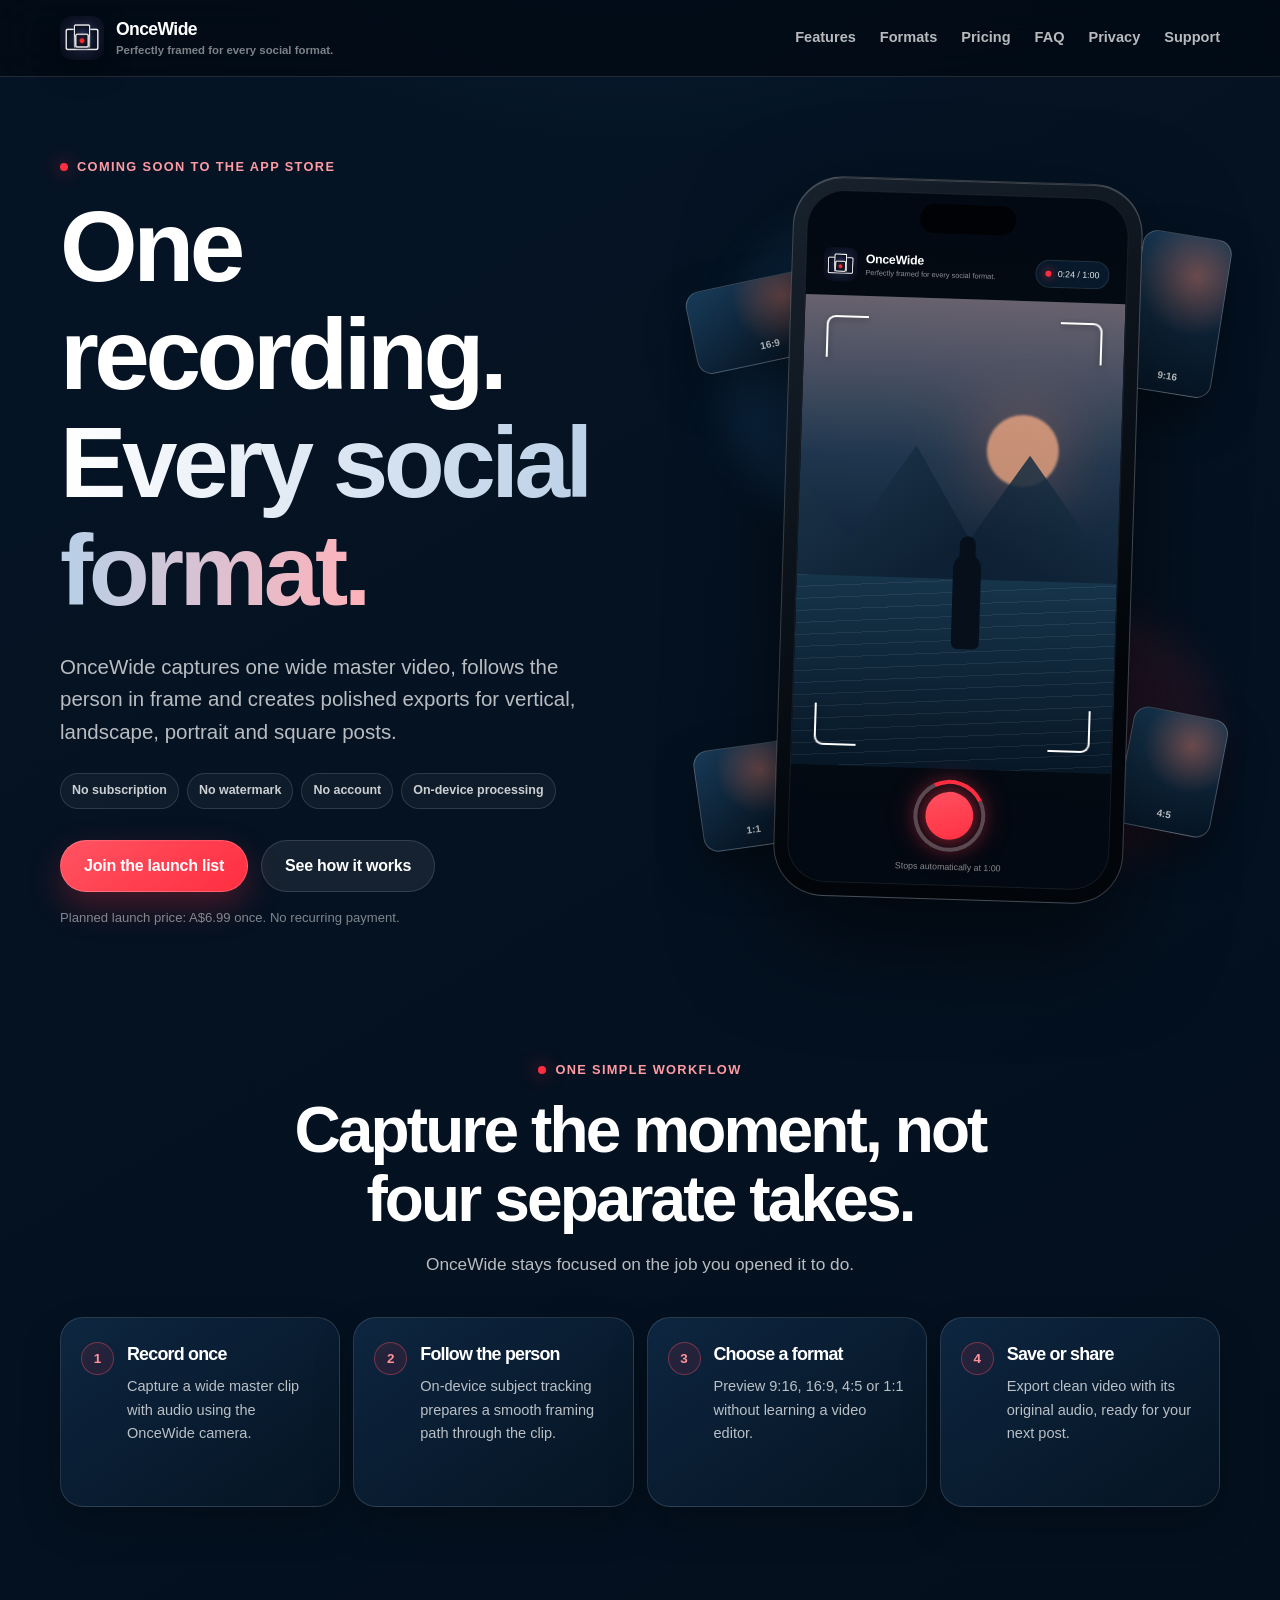
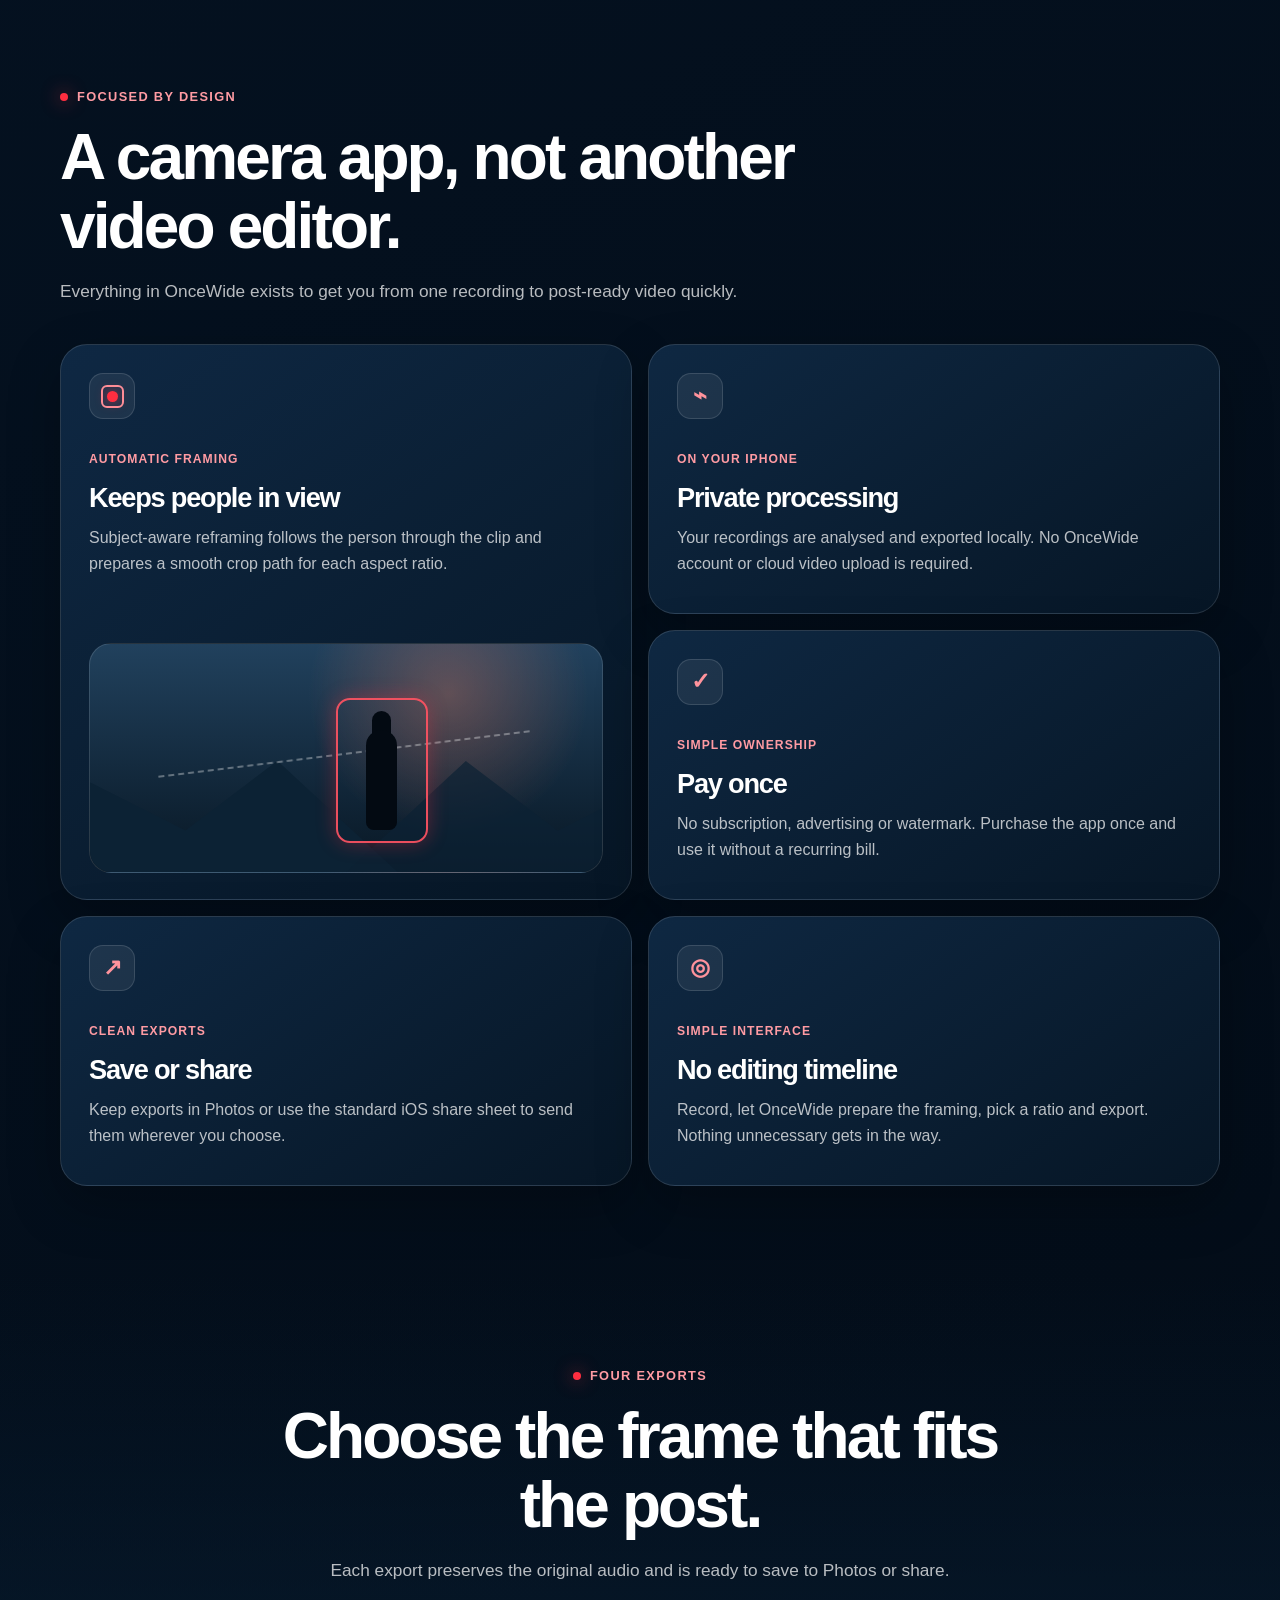
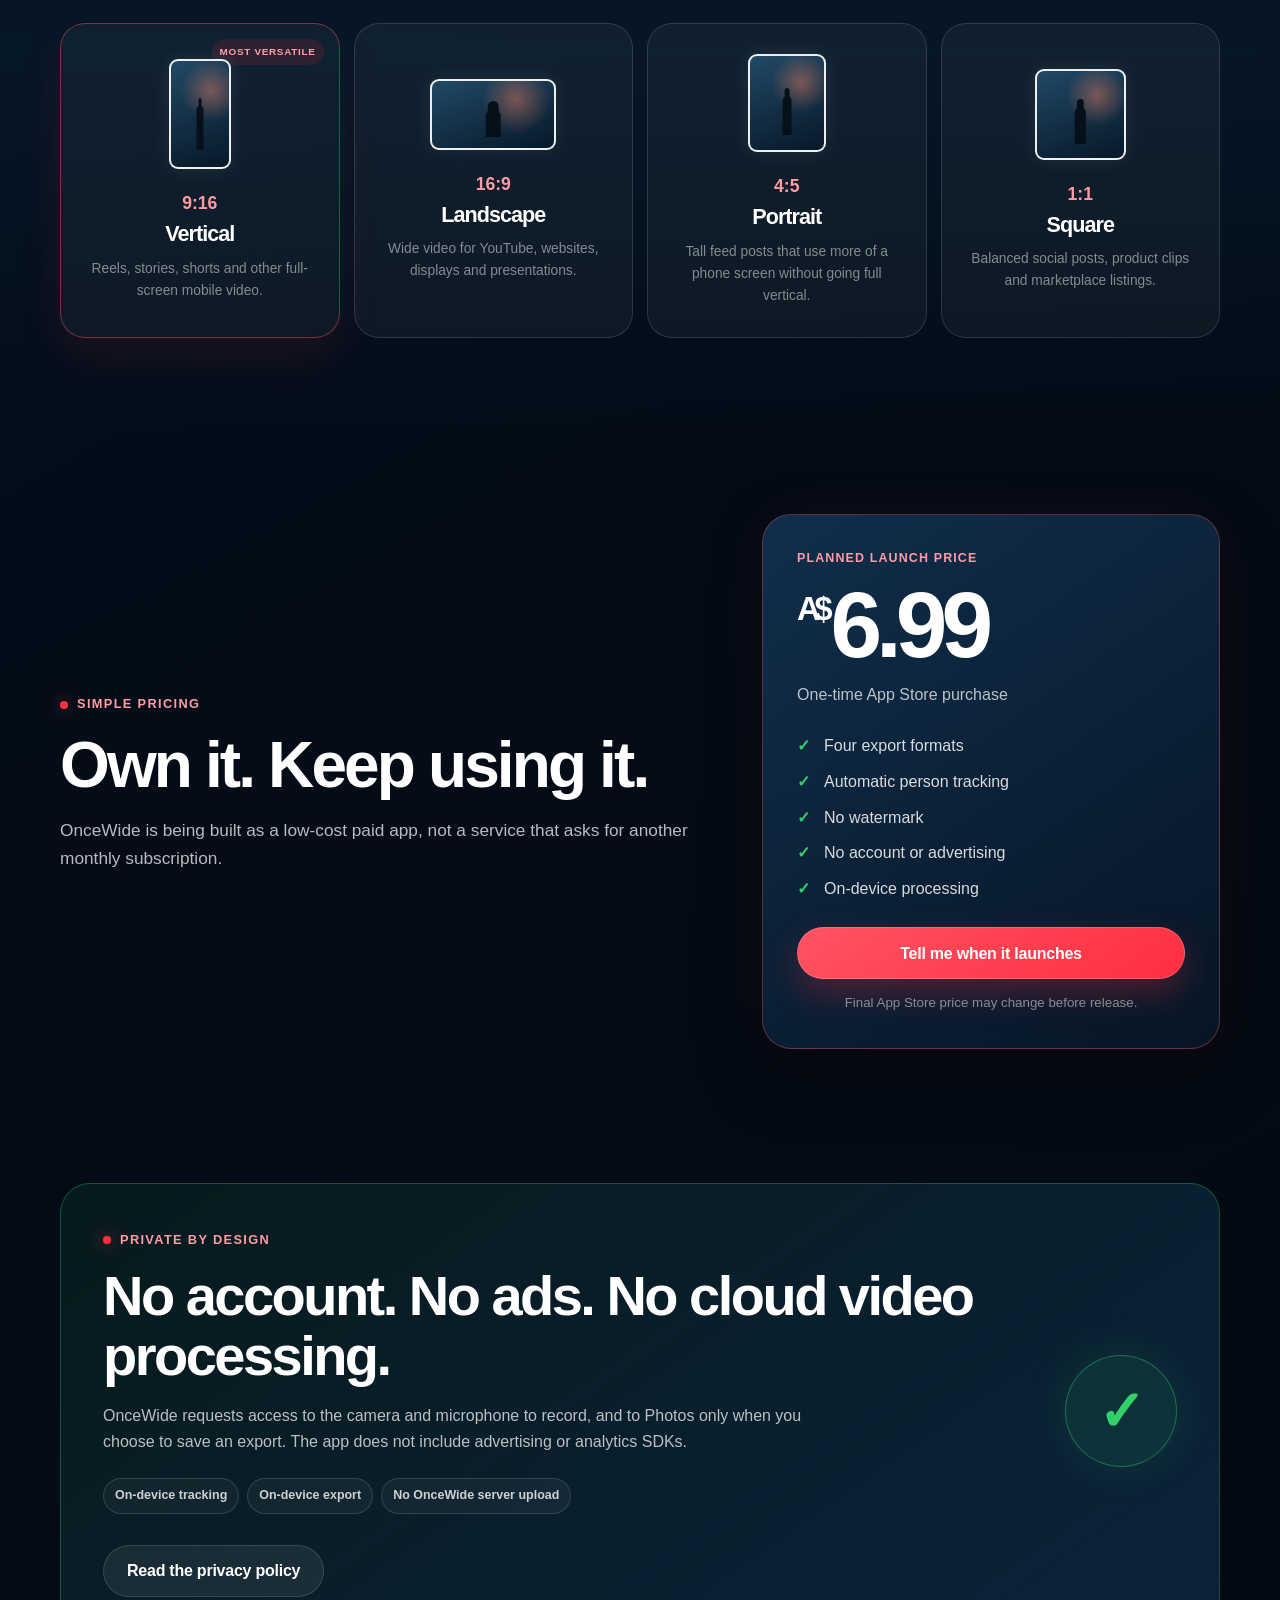
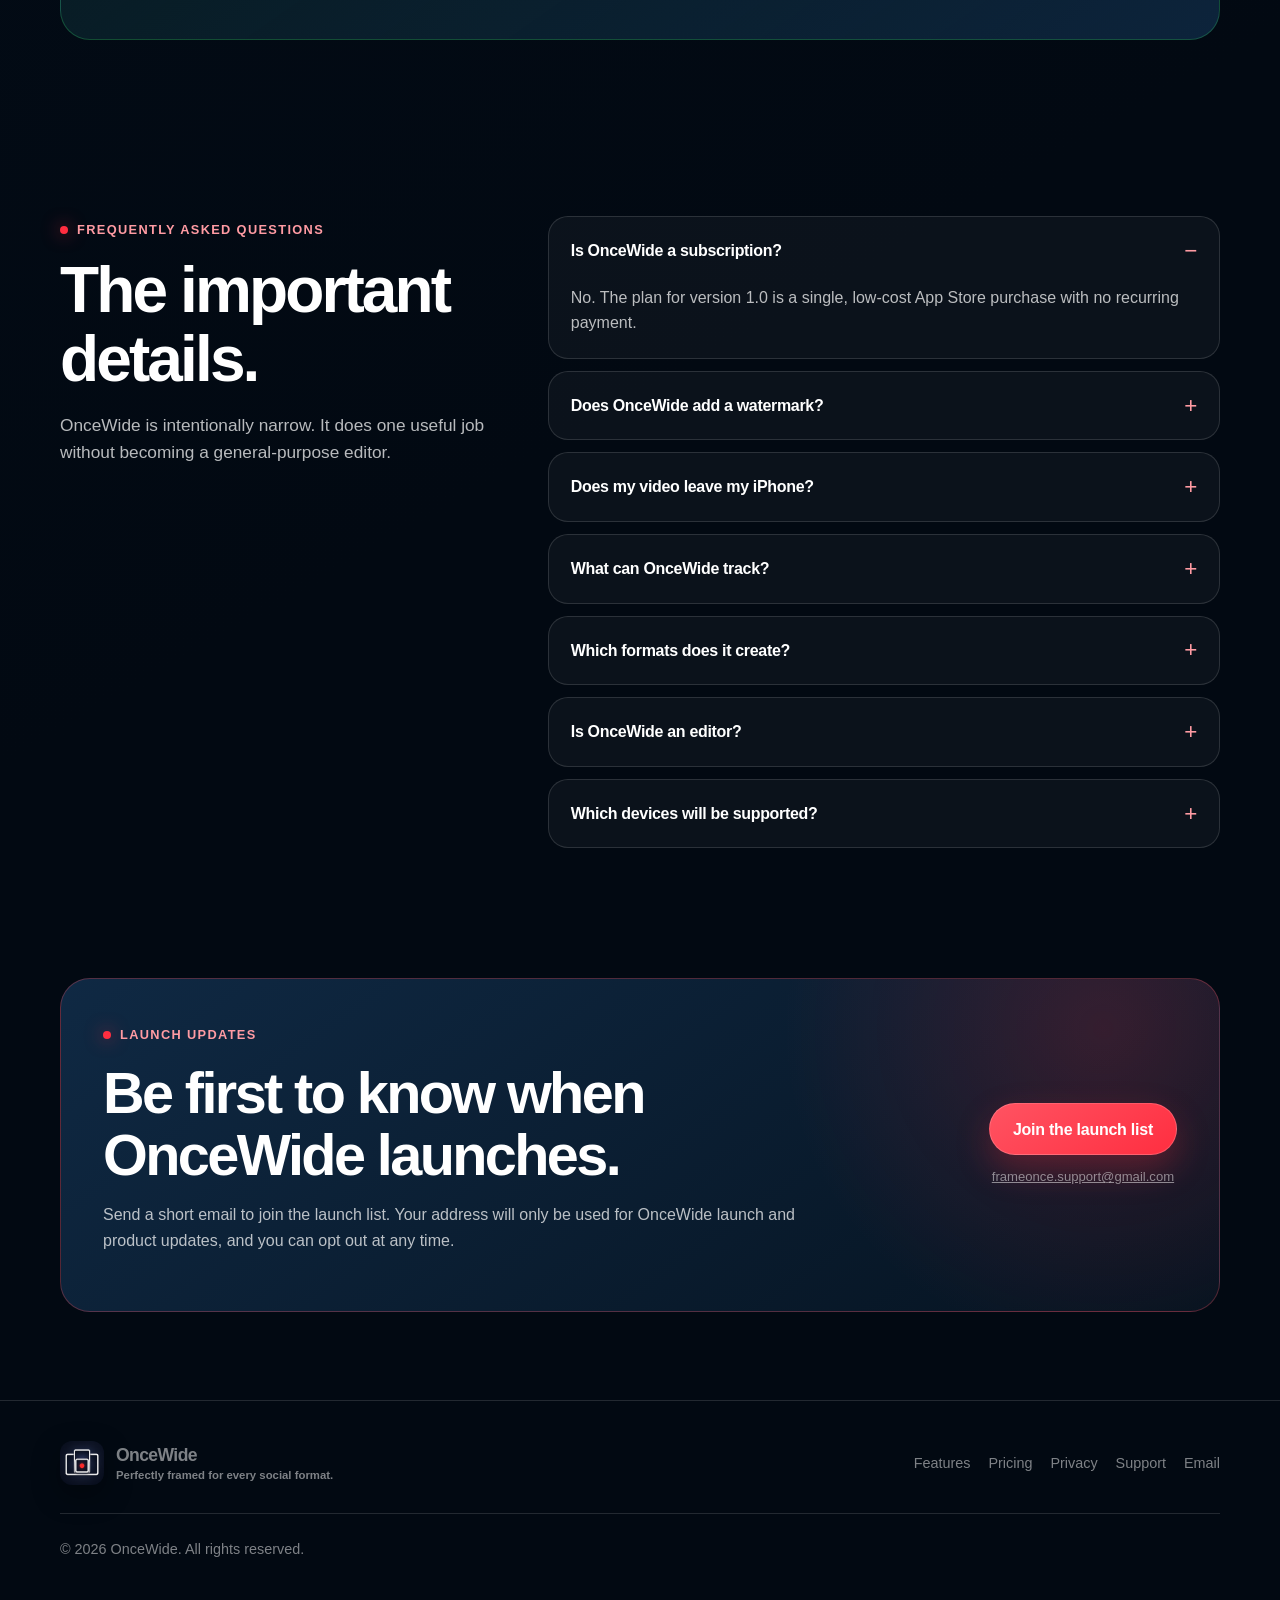
==== commit 9807f6dc: "Rename website to OnceWide" ====
--- a/index.html
+++ b/index.html
@@ -3,14 +3,14 @@
 <head>
   <meta charset="utf-8">
   <meta name="viewport" content="width=device-width, initial-scale=1">
-  <meta name="description" content="FrameOnce records one video and creates subject-aware versions for vertical, landscape, portrait and square posts on your iPhone.">
+  <meta name="description" content="OnceWide records one video and creates subject-aware versions for vertical, landscape, portrait and square posts on your iPhone.">
   <meta name="theme-color" content="#051425">
   <meta name="color-scheme" content="dark">
   <meta property="og:type" content="website">
-  <meta property="og:title" content="FrameOnce | Record once. Post everywhere.">
-  <meta property="og:description" content="One recording. Four subject-aware video formats. No subscription, watermark or account.">
+  <meta property="og:title" content="OnceWide | Perfectly framed for every social format.">
+  <meta property="og:description" content="One recording. Four perfectly framed social formats. No subscription, watermark or account.">
   <meta property="og:image" content="assets/app-icon.png">
-  <title>FrameOnce | Record once. Post everywhere.</title>
+  <title>OnceWide | Perfectly framed for every social format.</title>
   <link rel="icon" href="assets/app-icon.png">
   <link rel="apple-touch-icon" href="assets/app-icon.png">
   <link rel="manifest" href="manifest.webmanifest">
@@ -21,9 +21,9 @@
 
   <header class="site-header">
     <div class="wrap nav">
-      <a class="brand" href="./" aria-label="FrameOnce home">
+      <a class="brand" href="./" aria-label="OnceWide home">
         <img src="assets/app-icon.png" alt="" width="44" height="44">
-        <span class="brand-copy"><strong>FrameOnce</strong><small>Record once. Post everywhere.</small></span>
+        <span class="brand-copy"><strong>OnceWide</strong><small>Perfectly framed for every social format.</small></span>
       </a>
 
       <nav class="nav-links" aria-label="Main navigation">
@@ -41,10 +41,10 @@
     <section class="wrap hero" aria-labelledby="hero-title">
       <div class="hero-copy">
         <p class="eyebrow">Coming soon to the App Store</p>
-        <h1 id="hero-title">Record once.<br><span>Post everywhere.</span></h1>
-        <p class="hero-lead">FrameOnce captures one wide master video, follows the person in frame and creates polished exports for vertical, landscape, portrait and square posts.</p>
-
-        <div class="hero-badges" aria-label="FrameOnce benefits">
+        <h1 id="hero-title">One recording.<br><span>Every social format.</span></h1>
+        <p class="hero-lead">OnceWide captures one wide master video, follows the person in frame and creates polished exports for vertical, landscape, portrait and square posts.</p>
+
+        <div class="hero-badges" aria-label="OnceWide benefits">
           <span>No subscription</span>
           <span>No watermark</span>
           <span>No account</span>
@@ -59,7 +59,7 @@
         <p class="microcopy">Planned launch price: A$6.99 once. No recurring payment.</p>
       </div>
 
-      <div class="phone-stage" aria-label="Illustration of FrameOnce creating four video formats from one recording">
+      <div class="phone-stage" aria-label="Illustration of OnceWide creating four video formats from one recording">
         <div class="ambient ambient-one"></div>
         <div class="ambient ambient-two"></div>
         <div class="phone-shell">
@@ -68,7 +68,7 @@
             <div class="camera-header">
               <div class="mini-brand">
                 <img src="assets/app-icon.png" alt="" width="34" height="34">
-                <div><strong>FrameOnce</strong><small>Record once. Post everywhere.</small></div>
+                <div><strong>OnceWide</strong><small>Perfectly framed for every social format.</small></div>
               </div>
               <div class="timer-pill"><i></i>0:24 / 1:00</div>
             </div>
@@ -106,13 +106,13 @@
         <div class="section-heading centre">
           <p class="eyebrow">One simple workflow</p>
           <h2>Capture the moment, not four separate takes.</h2>
-          <p>FrameOnce stays focused on the job you opened it to do.</p>
+          <p>OnceWide stays focused on the job you opened it to do.</p>
         </div>
 
         <ol class="steps">
           <li>
             <span class="step-number">1</span>
-            <div><h3>Record once</h3><p>Capture a wide master clip with audio using the FrameOnce camera.</p></div>
+            <div><h3>Record once</h3><p>Capture a wide master clip with audio using the OnceWide camera.</p></div>
           </li>
           <li>
             <span class="step-number">2</span>
@@ -135,7 +135,7 @@
         <div class="section-heading">
           <p class="eyebrow">Focused by design</p>
           <h2>A camera app, not another video editor.</h2>
-          <p>Everything in FrameOnce exists to get you from one recording to post-ready video quickly.</p>
+          <p>Everything in OnceWide exists to get you from one recording to post-ready video quickly.</p>
         </div>
 
         <div class="feature-grid">
@@ -155,7 +155,7 @@
             <div class="feature-icon">⌁</div>
             <span class="card-kicker">On your iPhone</span>
             <h3>Private processing</h3>
-            <p>Your recordings are analysed and exported locally. No FrameOnce account or cloud video upload is required.</p>
+            <p>Your recordings are analysed and exported locally. No OnceWide account or cloud video upload is required.</p>
           </article>
 
           <article class="feature-card">
@@ -176,7 +176,7 @@
             <div class="feature-icon">◎</div>
             <span class="card-kicker">Simple interface</span>
             <h3>No editing timeline</h3>
-            <p>Record, let FrameOnce prepare the framing, pick a ratio and export. Nothing unnecessary gets in the way.</p>
+            <p>Record, let OnceWide prepare the framing, pick a ratio and export. Nothing unnecessary gets in the way.</p>
           </article>
         </div>
       </div>
@@ -225,7 +225,7 @@
         <div class="section-heading pricing-heading">
           <p class="eyebrow">Simple pricing</p>
           <h2>Own it. Keep using it.</h2>
-          <p>FrameOnce is being built as a low-cost paid app, not a service that asks for another monthly subscription.</p>
+          <p>OnceWide is being built as a low-cost paid app, not a service that asks for another monthly subscription.</p>
         </div>
 
         <article class="price-card">
@@ -250,11 +250,11 @@
         <div>
           <p class="eyebrow">Private by design</p>
           <h2>No account. No ads. No cloud video processing.</h2>
-          <p>FrameOnce requests access to the camera and microphone to record, and to Photos only when you choose to save an export. The app does not include advertising or analytics SDKs.</p>
+          <p>OnceWide requests access to the camera and microphone to record, and to Photos only when you choose to save an export. The app does not include advertising or analytics SDKs.</p>
           <div class="privacy-points">
             <span>On-device tracking</span>
             <span>On-device export</span>
-            <span>No FrameOnce server upload</span>
+            <span>No OnceWide server upload</span>
           </div>
           <div class="actions">
             <a class="button button-secondary" href="privacy/">Read the privacy policy</a>
@@ -269,32 +269,32 @@
         <div class="section-heading faq-heading">
           <p class="eyebrow">Frequently asked questions</p>
           <h2>The important details.</h2>
-          <p>FrameOnce is intentionally narrow. It does one useful job without becoming a general-purpose editor.</p>
+          <p>OnceWide is intentionally narrow. It does one useful job without becoming a general-purpose editor.</p>
         </div>
 
         <div class="faq-list">
           <details open>
-            <summary>Is FrameOnce a subscription?</summary>
+            <summary>Is OnceWide a subscription?</summary>
             <p>No. The plan for version 1.0 is a single, low-cost App Store purchase with no recurring payment.</p>
           </details>
           <details>
-            <summary>Does FrameOnce add a watermark?</summary>
+            <summary>Does OnceWide add a watermark?</summary>
             <p>No. Exports are clean and retain the recording's audio.</p>
           </details>
           <details>
             <summary>Does my video leave my iPhone?</summary>
-            <p>FrameOnce performs its core detection, tracking, reframing and export processing on your iPhone. It does not upload your recordings to a FrameOnce server.</p>
-          </details>
-          <details>
-            <summary>What can FrameOnce track?</summary>
+            <p>OnceWide performs its core detection, tracking, reframing and export processing on your iPhone. It does not upload your recordings to a OnceWide server.</p>
+          </details>
+          <details>
+            <summary>What can OnceWide track?</summary>
             <p>Version 1.0 is designed primarily to follow one clearly visible person. It is not yet an arbitrary object, pet or ball tracker.</p>
           </details>
           <details>
             <summary>Which formats does it create?</summary>
-            <p>FrameOnce exports 9:16 vertical, 16:9 landscape, 4:5 portrait and 1:1 square video.</p>
-          </details>
-          <details>
-            <summary>Is FrameOnce an editor?</summary>
+            <p>OnceWide exports 9:16 vertical, 16:9 landscape, 4:5 portrait and 1:1 square video.</p>
+          </details>
+          <details>
+            <summary>Is OnceWide an editor?</summary>
             <p>No. It deliberately avoids timelines, filters, templates and other editing complexity. The workflow is record, process, choose and export.</p>
           </details>
           <details>
@@ -309,11 +309,11 @@
       <div class="wrap waitlist-panel">
         <div>
           <p class="eyebrow">Launch updates</p>
-          <h2>Be first to know when FrameOnce is available.</h2>
-          <p>Send a short email to join the launch list. Your address will only be used for FrameOnce launch and product updates, and you can opt out at any time.</p>
+          <h2>Be first to know when OnceWide launches.</h2>
+          <p>Send a short email to join the launch list. Your address will only be used for OnceWide launch and product updates, and you can opt out at any time.</p>
         </div>
         <div class="waitlist-actions">
-          <a class="button button-primary" href="mailto:frameonce.support@gmail.com?subject=Join%20the%20FrameOnce%20launch%20list&body=Please%20add%20me%20to%20the%20FrameOnce%20launch%20list.%0A%0AYou%20can%20reply%20to%20this%20email%20address%20when%20FrameOnce%20launches.">Join the launch list</a>
+          <a class="button button-primary" href="mailto:frameonce.support@gmail.com?subject=Join%20the%20OnceWide%20launch%20list&body=Please%20add%20me%20to%20the%20OnceWide%20launch%20list.%0A%0AYou%20can%20reply%20to%20this%20email%20address%20when%20OnceWide%20launches.">Join the launch list</a>
           <a class="text-link" href="mailto:frameonce.support@gmail.com">frameonce.support@gmail.com</a>
         </div>
       </div>
@@ -324,7 +324,7 @@
     <div class="wrap footer-grid">
       <div class="footer-brand">
         <img src="assets/app-icon.png" alt="" width="44" height="44">
-        <div><strong>FrameOnce</strong><span>Record once. Post everywhere.</span></div>
+        <div><strong>OnceWide</strong><span>Perfectly framed for every social format.</span></div>
       </div>
       <div class="footer-links">
         <a href="#features">Features</a>
@@ -333,7 +333,7 @@
         <a href="support/">Support</a>
         <a href="mailto:frameonce.support@gmail.com">Email</a>
       </div>
-      <p class="copyright">© 2026 FrameOnce. All rights reserved.</p>
+      <p class="copyright">© 2026 OnceWide. All rights reserved.</p>
     </div>
   </footer>
 </body>
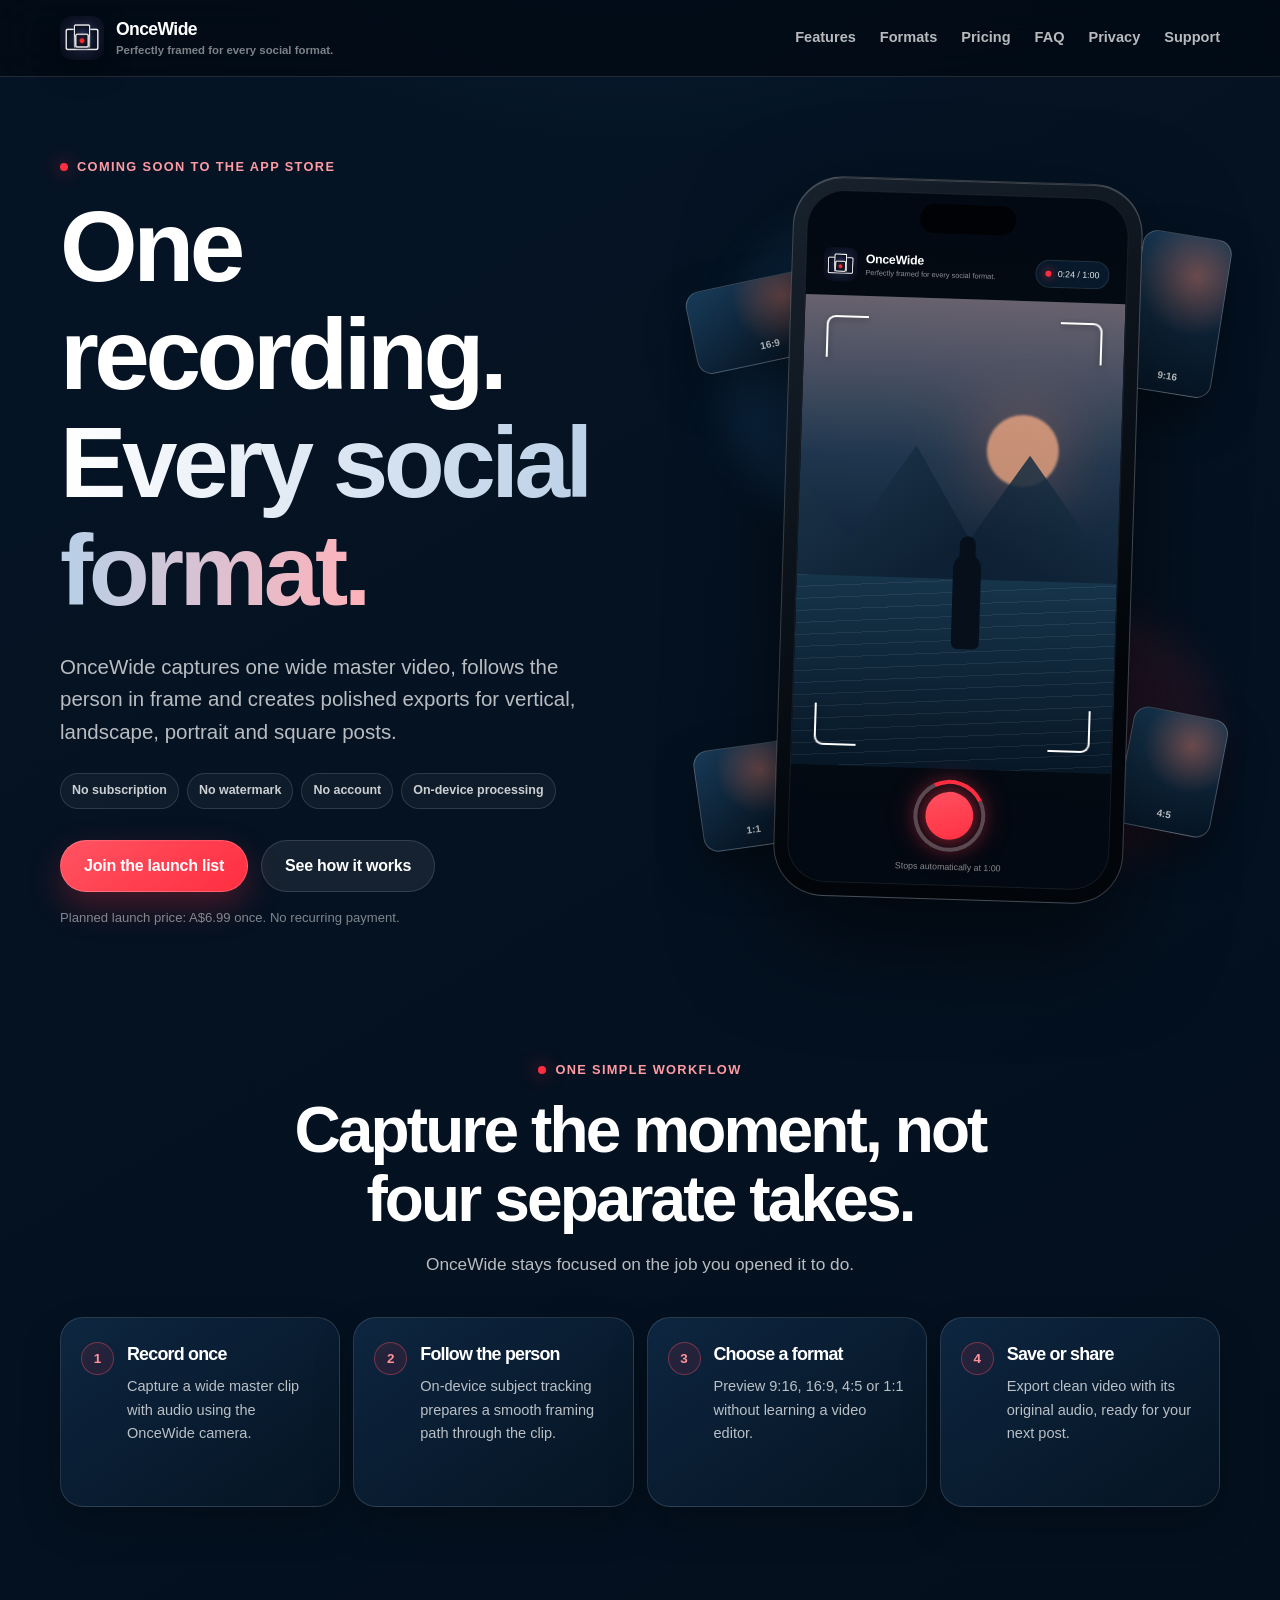
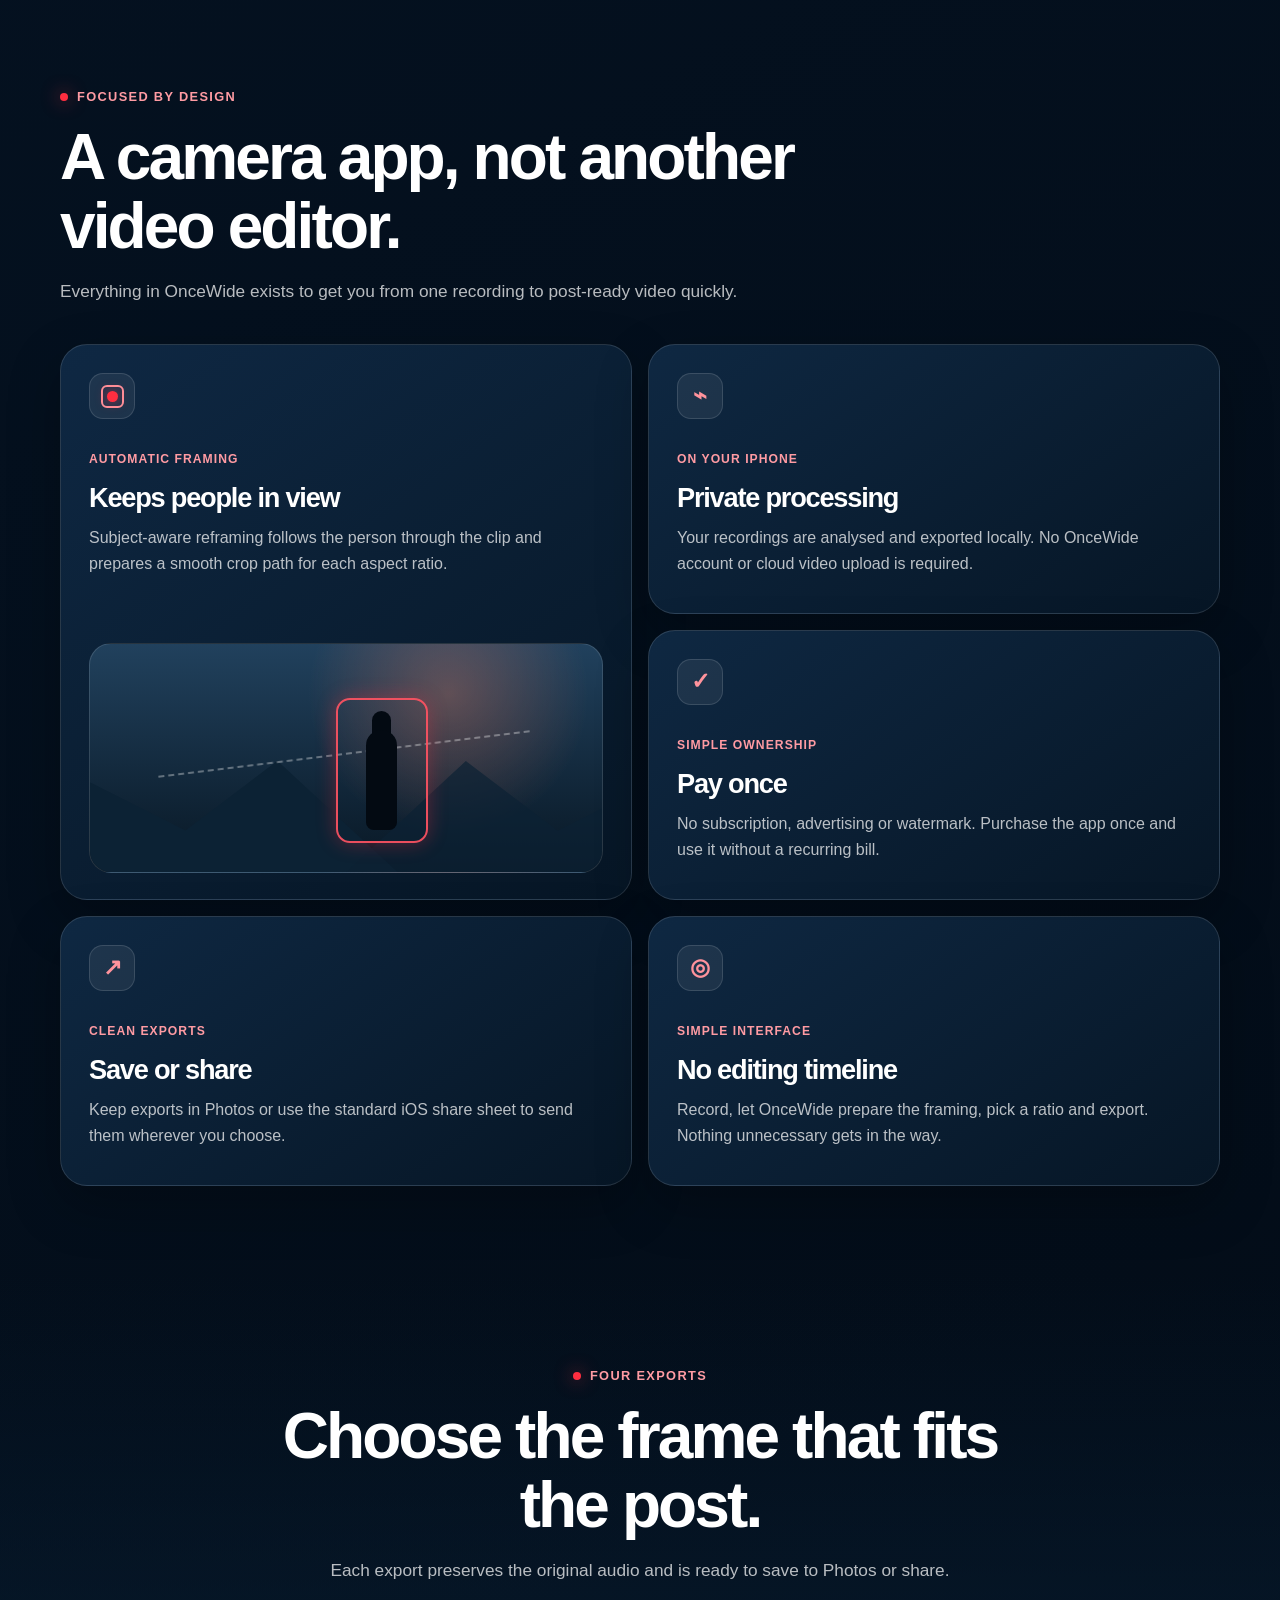
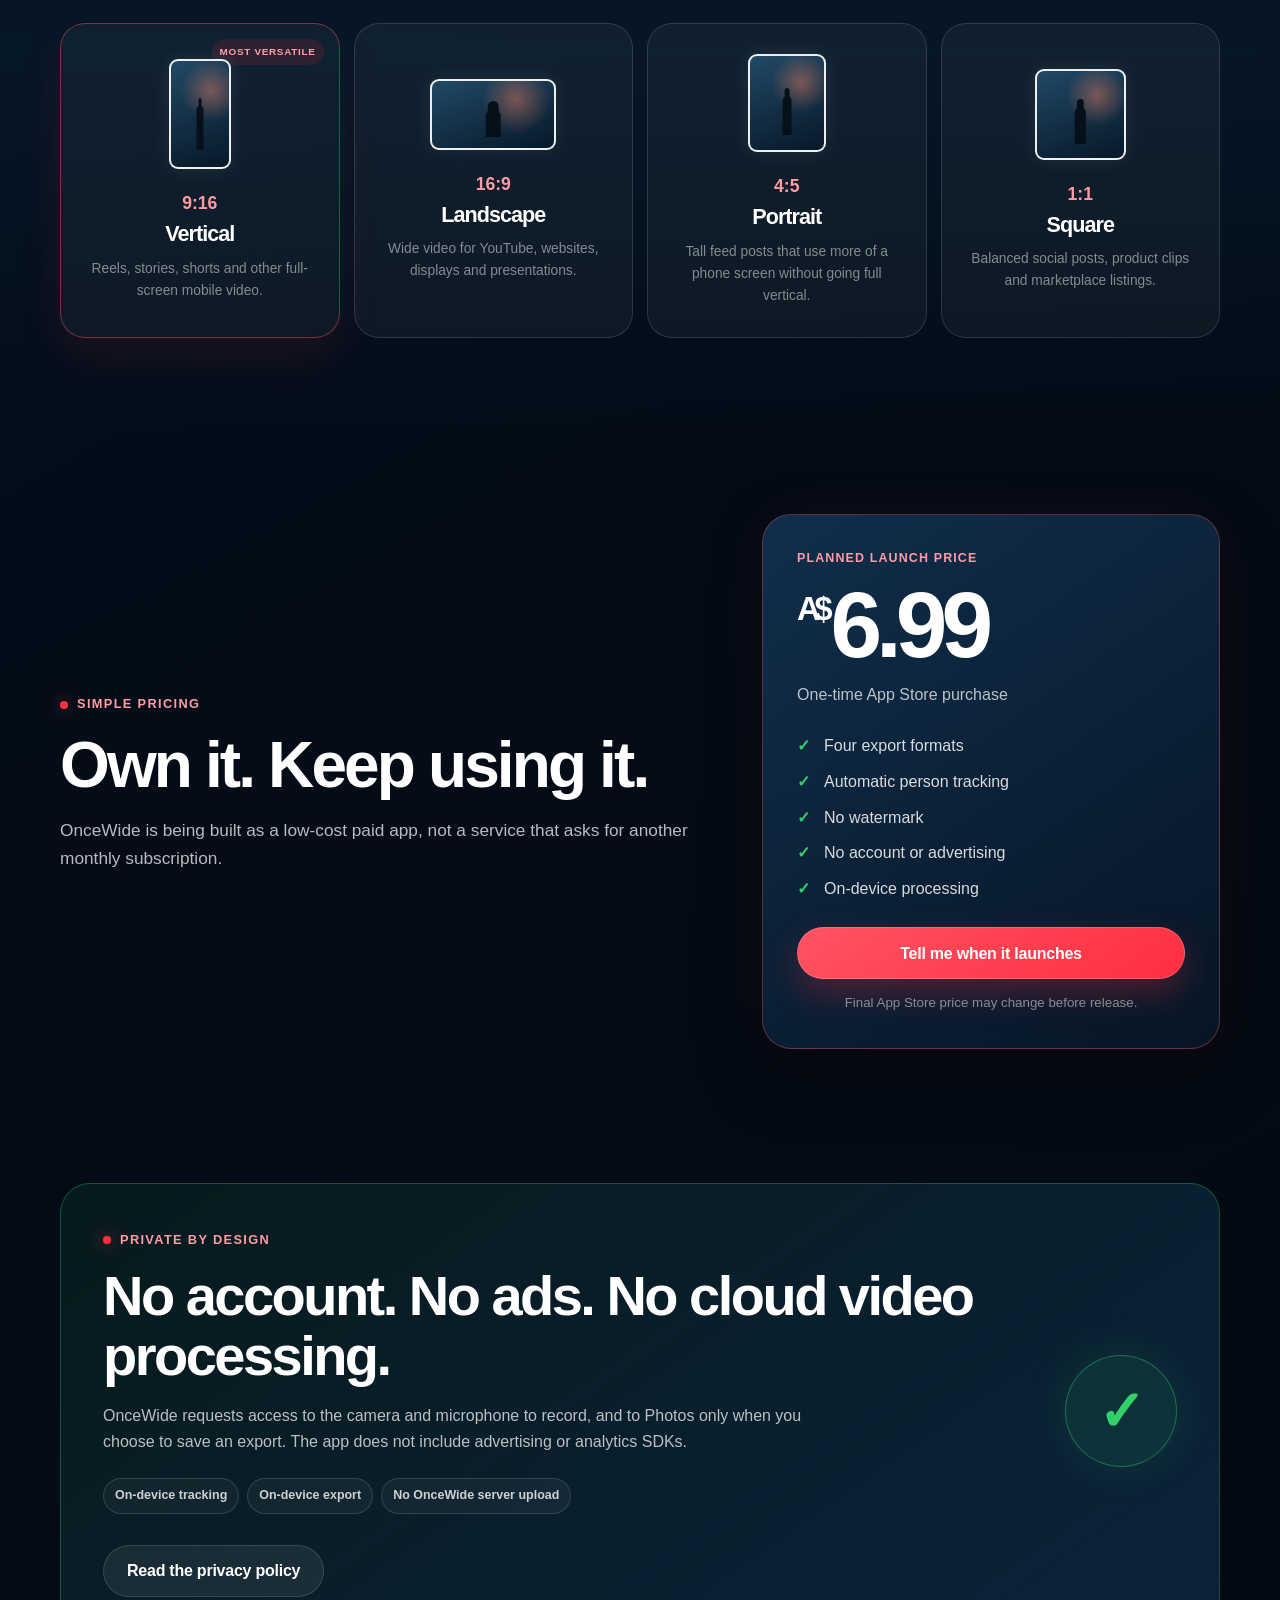
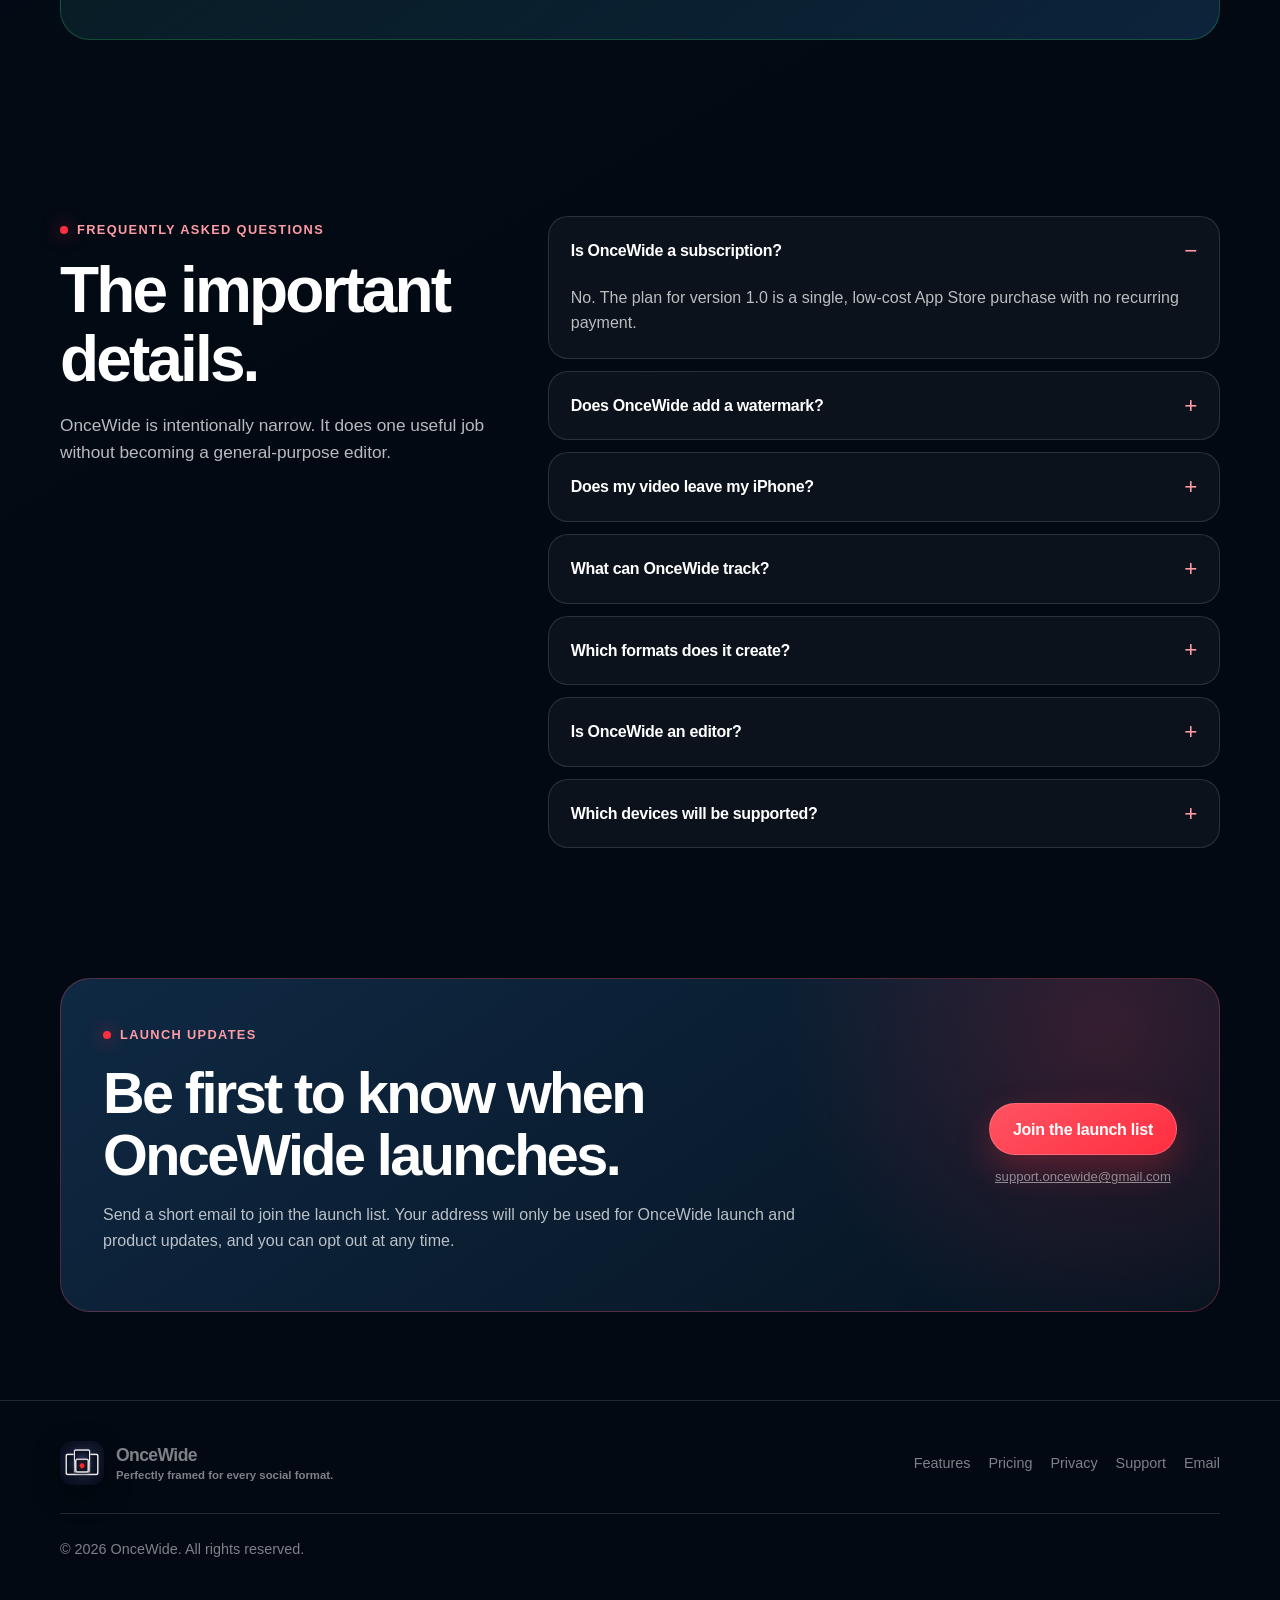
==== commit 6e1a8874: "Update OnceWide support email" ====
--- a/index.html
+++ b/index.html
@@ -313,8 +313,8 @@
           <p>Send a short email to join the launch list. Your address will only be used for OnceWide launch and product updates, and you can opt out at any time.</p>
         </div>
         <div class="waitlist-actions">
-          <a class="button button-primary" href="mailto:frameonce.support@gmail.com?subject=Join%20the%20OnceWide%20launch%20list&body=Please%20add%20me%20to%20the%20OnceWide%20launch%20list.%0A%0AYou%20can%20reply%20to%20this%20email%20address%20when%20OnceWide%20launches.">Join the launch list</a>
-          <a class="text-link" href="mailto:frameonce.support@gmail.com">frameonce.support@gmail.com</a>
+          <a class="button button-primary" href="mailto:support.oncewide@gmail.com?subject=Join%20the%20OnceWide%20launch%20list&body=Please%20add%20me%20to%20the%20OnceWide%20launch%20list.%0A%0AYou%20can%20reply%20to%20this%20email%20address%20when%20OnceWide%20launches.">Join the launch list</a>
+          <a class="text-link" href="mailto:support.oncewide@gmail.com">support.oncewide@gmail.com</a>
         </div>
       </div>
     </section>
@@ -331,7 +331,7 @@
         <a href="#pricing">Pricing</a>
         <a href="privacy/">Privacy</a>
         <a href="support/">Support</a>
-        <a href="mailto:frameonce.support@gmail.com">Email</a>
+        <a href="mailto:support.oncewide@gmail.com">Email</a>
       </div>
       <p class="copyright">© 2026 OnceWide. All rights reserved.</p>
     </div>
